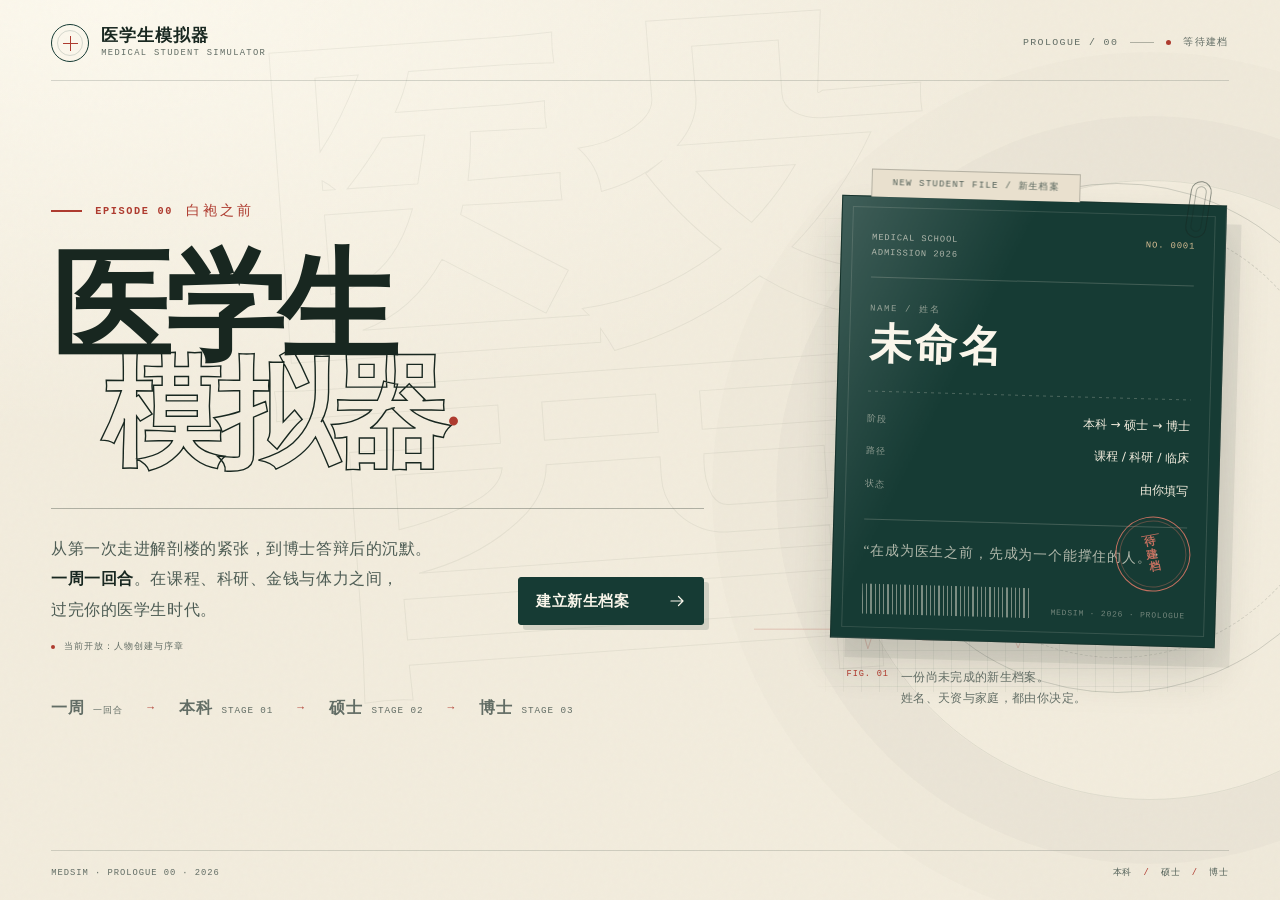
==== index.html @ 06804699 "Add files via upload" ====
<!doctype html>
<html lang="zh-CN">
<head>
  <meta charset="utf-8">
  <meta name="viewport" content="width=device-width, initial-scale=1, viewport-fit=cover">
  <meta name="theme-color" content="#f2ecdd">
  <meta name="description" content="医学生模拟器：从本科到博士，一周一回合的医学人生。序章「白袍之前」，创建你的新生档案。">
  <meta name="color-scheme" content="light">
  <title>医学生模拟器 · 序章：白袍之前</title>
  <link rel="icon" href="favicon.svg" type="image/svg+xml">
  <link rel="stylesheet" href="styles.css">
</head>
<body>
  <a class="skip-link" href="#main-content">跳到主要内容</a>

  <svg class="svg-sprite" aria-hidden="true" xmlns="http://www.w3.org/2000/svg">
    <symbol id="i-arrow-right" viewBox="0 0 24 24"><path d="M4 12h16M14 6l6 6-6 6"/></symbol>
    <symbol id="i-arrow-left" viewBox="0 0 24 24"><path d="M20 12H4M10 6l-6 6 6 6"/></symbol>
    <symbol id="i-check" viewBox="0 0 24 24"><path d="M4 12.5l5 5L20 6.5"/></symbol>
    <symbol id="i-close" viewBox="0 0 24 24"><path d="M6 6l12 12M18 6L6 18"/></symbol>
    <symbol id="i-brain" viewBox="0 0 24 24"><path d="M9.4 4.6a2.8 2.8 0 0 0-4.9 1.8 3 3 0 0 0-1.1 5.4 3.3 3.3 0 0 0 2.1 5.7c.4 1.2 1.5 2 2.8 2 1.2 0 2.3-.8 2.7-2V6.5a2.4 2.4 0 0 0-1.6-1.9Z"/><path d="M14.6 4.6a2.8 2.8 0 0 1 4.9 1.8 3 3 0 0 1 1.1 5.4 3.3 3.3 0 0 1-2.1 5.7c-.4 1.2-1.5 2-2.8 2-1.2 0-2.3-.8-2.7-2V6.5a2.4 2.4 0 0 1 1.6-1.9Z"/><path d="M7.4 9h-1.6M7.4 13H5.2M16.6 9h1.6M16.6 13h2.2"/></symbol>
    <symbol id="i-lamp" viewBox="0 0 24 24"><path d="M9 18h6M10 21h4M12 3a6 6 0 0 0-3.6 10.8c.6.4 1 1.1 1 1.9V17h5.2v-1.3c0-.8.4-1.5 1-1.9A6 6 0 0 0 12 3Z"/></symbol>
    <symbol id="i-spark" viewBox="0 0 24 24"><path d="M11 3l1.6 5.4L18 10l-5.4 1.6L11 17l-1.6-5.4L4 10l5.4-1.6L11 3Z"/><path d="M18.5 15.5l.6 2.4 2.4.6-2.4.6-.6 2.4-.6-2.4-2.4-.6 2.4-.6.6-2.4Z"/></symbol>
    <symbol id="i-shield" viewBox="0 0 24 24"><path d="M12 3l7 3v5.5c0 4.2-2.8 7.6-7 9.5-4.2-1.9-7-5.3-7-9.5V6l7-3Z"/><path d="M7.8 12h2.4l1.1-2.2 1.8 4.4 1-2.2h2"/></symbol>
    <symbol id="i-bolt" viewBox="0 0 24 24"><path d="M13 2L4 14h7l-1 8 9-12h-7l1-8Z"/></symbol>
    <symbol id="i-eye" viewBox="0 0 24 24"><path d="M2.5 12S6 6.2 12 6.2 21.5 12 21.5 12 18 17.8 12 17.8 2.5 12 2.5 12Z"/><circle cx="12" cy="12" r="2.8"/></symbol>
    <symbol id="i-home" viewBox="0 0 24 24"><path d="M3 11l9-8 9 8"/><path d="M5.5 9.5V21h13V9.5"/><path d="M9.5 21v-6h5v6"/></symbol>
    <symbol id="i-coin" viewBox="0 0 24 24"><circle cx="12" cy="12" r="8.5"/><path d="M9 9.3c0-1 1.3-1.7 3-1.7s3 .7 3 1.7-1.3 1.7-3 1.7-3 .7-3 1.7 1.3 1.7 3 1.7 3-.7 3-1.7M12 6.2v11.6"/></symbol>
    <symbol id="i-briefcase" viewBox="0 0 24 24"><rect x="3" y="7" width="18" height="13" rx="2"/><path d="M9 7V5h6v2M3 12h18M10 12v2h4v-2"/></symbol>
    <symbol id="i-house" viewBox="0 0 24 24"><path d="M3 11l9-7 9 7v9H3v-9Z"/><path d="M9 21v-6h6v6M7 12h.01M17 12h.01"/></symbol>
    <symbol id="i-caduceus" viewBox="0 0 24 24"><path d="M12 3v18M8 21h8"/><path d="M8 6c0-1.5 1.5-3 4-3s4 1.5 4 3-1.5 3-4 3-4 1.5-4 3 1.5 3 4 3 4 1.5 4 3-1.5 3-4 3-4-1.5-4-3"/><path d="M6 12h12"/></symbol>
    <symbol id="i-gem" viewBox="0 0 24 24"><path d="M6 3h12l4 6-10 12L2 9l4-6Z"/><path d="M2 9h20M9 3l3 18 3-18"/></symbol>
    <symbol id="i-sun" viewBox="0 0 24 24"><circle cx="12" cy="12" r="4"/><path d="M12 2v2M12 20v2M4.9 4.9l1.4 1.4M17.7 17.7l1.4 1.4M2 12h2M20 12h2M4.9 19.1l1.4-1.4M17.7 6.3l1.4-1.4"/></symbol>
    <symbol id="i-battery" viewBox="0 0 24 24"><rect x="2.5" y="8" width="17" height="8" rx="2"/><path d="M22 10.5v3M6 11v2M10 11v2M14 11v2"/></symbol>
    <symbol id="i-moon" viewBox="0 0 24 24"><path d="M20 15.1A8.6 8.6 0 0 1 8.9 4a8.6 8.6 0 1 0 11.1 11.1Z"/></symbol>
    <symbol id="i-clock" viewBox="0 0 24 24"><circle cx="12" cy="12" r="9"/><path d="M12 7v5.5l3.8 2.2"/></symbol>
    <symbol id="i-info" viewBox="0 0 24 24"><circle cx="12" cy="12" r="9"/><path d="M12 11v6M12 7.5h.01"/></symbol>
    <symbol id="i-refresh" viewBox="0 0 24 24"><path d="M20 7v5h-5M4 17v-5h5"/><path d="M6.1 9A7 7 0 0 1 19 7l1 5M18 15a7 7 0 0 1-12.9 2L4 12"/></symbol>
    <symbol id="i-book" viewBox="0 0 24 24"><path d="M4 4.5h6a3 3 0 0 1 3 3V21a3 3 0 0 0-3-3H4V4.5Z"/><path d="M20 4.5h-6a3 3 0 0 0-3 3V21a3 3 0 0 1 3-3h6V4.5Z"/></symbol>
    <symbol id="i-user" viewBox="0 0 24 24"><circle cx="12" cy="7" r="3.5"/><path d="M4.5 21a7.5 7.5 0 0 1 15 0"/></symbol>
    <symbol id="i-cap" viewBox="0 0 24 24"><path d="M2 9l10-5 10 5-10 5L2 9Z"/><path d="M6 11v5c0 1.7 2.7 3 6 3s6-1.3 6-3v-5M22 9v6"/></symbol>
    <symbol id="i-pen" viewBox="0 0 24 24"><path d="M4 20l4-1L19 8a2.8 2.8 0 0 0-4-4L4 15l-1 5h1Z"/><path d="M13.5 5.5l5 5"/></symbol>
    <symbol id="i-trash" viewBox="0 0 24 24"><path d="M4 7h16M9 7V4h6v3M6 7l1 14h10l1-14M10 11v6M14 11v6"/></symbol>
    <symbol id="i-chevron" viewBox="0 0 24 24"><path d="M7 10l5 5 5-5"/></symbol>
    <symbol id="i-seal" viewBox="0 0 24 24"><path d="M12 2l2.4 2.1 3.2-.2.8 3.1 2.6 1.9-1.1 3 1.1 3-2.6 1.9-.8 3.1-3.2-.2L12 22l-2.4-2.1-3.2.2-.8-3.1L3 15l1.1-3L3 9l2.6-1.9.8-3.1 3.2.2L12 2Z"/><path d="M8.5 12l2.2 2.2 4.8-4.8"/></symbol>
  </svg>

  <div id="app">
    <div class="boot-splash" role="status">
      <div class="boot-cross" aria-hidden="true"></div>
      <p>正在整理新生档案…</p>
    </div>
  </div>

  <div class="toast-region" id="toast-region" role="status" aria-live="polite" aria-atomic="true"></div>

  <dialog class="confirm-dialog" id="confirm-dialog">
    <form method="dialog" class="confirm-shell">
      <p class="dialog-eyebrow">CONFIRMATION</p>
      <h2 id="confirm-title">确认操作</h2>
      <p id="confirm-body" class="dialog-body"></p>
      <div class="dialog-actions">
        <button class="btn btn-ghost" value="cancel">先不要</button>
        <button class="btn btn-danger" id="confirm-ok" value="confirm">确认</button>
      </div>
    </form>
  </dialog>

  <noscript>
    <div class="noscript-card">本游戏需要启用 JavaScript 才能建立学籍档案。请在浏览器设置中允许 JavaScript 后刷新页面。</div>
  </noscript>

  <script src="data.js" defer></script>
  <script src="app.js" defer></script>
</body>
</html>
---- styles.css ----
/* =========================================================
   医学生模拟器 · 序章
   Editorial medical-school dossier interface
   ========================================================= */

:root {
  --paper: #f2ecdd;
  --paper-deep: #e9e0ce;
  --paper-light: #faf6eb;
  --ink: #182720;
  --ink-soft: #4d5c54;
  --ink-faint: #626d65;
  --teal: #163b34;
  --teal-deep: #0e2b26;
  --teal-soft: #2c5a50;
  --sage: #87968a;
  --sage-light: #c7cfc1;
  --red: #ae3b2f;
  --red-deep: #862a21;
  --red-soft: #d17463;
  --gold: #a67a45;
  --gold-light: #d6bd93;
  --line: rgba(24, 39, 32, 0.16);
  --line-strong: rgba(24, 39, 32, 0.3);
  --line-light: rgba(242, 236, 221, 0.18);
  --shadow-sm: 0 8px 22px rgba(35, 42, 33, 0.07);
  --shadow-md: 0 20px 50px rgba(35, 42, 33, 0.12);
  --shadow-card: 7px 7px 0 rgba(24, 39, 32, 0.09);
  --font-serif: "Songti SC", "STSong", "Noto Serif SC", "Source Han Serif SC", "SimSun", serif;
  --font-sans: "PingFang SC", "Microsoft YaHei", "Noto Sans SC", "Hiragino Sans GB", system-ui, sans-serif;
  --font-mono: "Cascadia Mono", "SFMono-Regular", "Consolas", "Liberation Mono", "Courier New", monospace;
  --page-pad: clamp(20px, 4vw, 58px);
  --radius: 3px;
}

*,
*::before,
*::after {
  box-sizing: border-box;
}

html {
  min-width: 320px;
  scroll-behavior: smooth;
  background: var(--paper);
}

body {
  margin: 0;
  min-width: 320px;
  min-height: 100svh;
  background:
    radial-gradient(120% 80% at 8% 0%, rgba(255, 252, 242, 0.78), transparent 60%),
    var(--paper);
  color: var(--ink);
  font-family: var(--font-sans);
  font-size: 16px;
  line-height: 1.65;
  -webkit-font-smoothing: antialiased;
  text-rendering: optimizeLegibility;
}

body::before {
  content: "";
  position: fixed;
  inset: 0;
  z-index: 0;
  pointer-events: none;
  background-image: url("data:image/svg+xml,%3Csvg viewBox='0 0 220 220' xmlns='http://www.w3.org/2000/svg'%3E%3Cfilter id='n'%3E%3CfeTurbulence type='fractalNoise' baseFrequency='0.82' numOctaves='4' stitchTiles='stitch'/%3E%3C/filter%3E%3Crect width='100%25' height='100%25' filter='url(%23n)' opacity='0.42'/%3E%3C/svg%3E");
  opacity: 0.055;
  mix-blend-mode: multiply;
}

body::after {
  content: "";
  position: fixed;
  inset: 0;
  z-index: 0;
  pointer-events: none;
  background:
    linear-gradient(90deg, transparent 0 49.9%, rgba(24, 39, 32, 0.018) 50%, transparent 50.1%),
    linear-gradient(transparent 0 49.9%, rgba(24, 39, 32, 0.018) 50%, transparent 50.1%);
  background-size: 64px 64px;
  opacity: 0.5;
}

body.is-locked {
  overflow: hidden;
}

button,
input,
select,
textarea {
  font: inherit;
}

button {
  color: inherit;
}

button,
a {
  -webkit-tap-highlight-color: transparent;
}

a {
  color: var(--teal);
  text-decoration-color: rgba(22, 59, 52, 0.35);
  text-underline-offset: 0.23em;
}

a:hover {
  color: var(--red);
}

img,
svg {
  display: block;
  max-width: 100%;
}

h1,
h2,
h3,
h4,
p {
  margin: 0;
}

h1,
h2,
h3 {
  text-wrap: balance;
}

p {
  text-wrap: pretty;
}

::selection {
  background: var(--red);
  color: var(--paper-light);
}

:focus-visible {
  outline: 2px solid var(--red);
  outline-offset: 3px;
}

.svg-sprite {
  position: absolute;
  width: 0;
  height: 0;
  overflow: hidden;
}

.icon {
  width: 20px;
  height: 20px;
  flex: 0 0 auto;
  fill: none;
  stroke: currentColor;
  stroke-width: 1.65;
  stroke-linecap: round;
  stroke-linejoin: round;
}

.skip-link {
  position: fixed;
  top: 8px;
  left: 8px;
  z-index: 3000;
  padding: 10px 14px;
  background: var(--teal);
  color: var(--paper);
  transform: translateY(-180%);
  transition: transform 160ms ease;
}

.skip-link:focus {
  transform: translateY(0);
  color: var(--paper);
}

#app {
  position: relative;
  z-index: 1;
  min-height: 100svh;
}

.boot-splash {
  min-height: 100svh;
  display: grid;
  place-content: center;
  justify-items: center;
  gap: 18px;
  color: var(--ink-soft);
}

.boot-cross {
  width: 36px;
  height: 36px;
  position: relative;
}

.boot-cross::before,
.boot-cross::after {
  content: "";
  position: absolute;
  background: var(--red);
}

.boot-cross::before {
  width: 100%;
  height: 1px;
  top: 50%;
}

.boot-cross::after {
  height: 100%;
  width: 1px;
  left: 50%;
}

.mono {
  font-family: var(--font-mono);
  font-size: 0.72rem;
  letter-spacing: 0.14em;
  text-transform: uppercase;
}

.eyebrow {
  font-family: var(--font-mono);
  font-size: 0.68rem;
  line-height: 1.4;
  letter-spacing: 0.18em;
  text-transform: uppercase;
  color: var(--ink-faint);
}

.rule {
  border: 0;
  border-top: 1px solid var(--line);
  margin: 0;
}

/* ---------- Buttons ---------- */

.btn {
  --btn-bg: transparent;
  --btn-fg: var(--ink);
  --btn-border: var(--line-strong);
  position: relative;
  display: inline-flex;
  align-items: center;
  justify-content: center;
  gap: 12px;
  min-height: 48px;
  padding: 12px 21px;
  border: 1px solid var(--btn-border);
  border-radius: var(--radius);
  background: var(--btn-bg);
  color: var(--btn-fg);
  font-family: var(--font-sans);
  font-size: 0.92rem;
  font-weight: 600;
  line-height: 1.2;
  letter-spacing: 0.035em;
  text-align: center;
  text-decoration: none;
  cursor: pointer;
  transition:
    transform 160ms ease,
    box-shadow 160ms ease,
    background-color 160ms ease,
    border-color 160ms ease,
    color 160ms ease;
}

.btn .icon {
  width: 18px;
  height: 18px;
  transition: transform 180ms ease;
}

.btn-primary {
  --btn-bg: var(--teal);
  --btn-fg: var(--paper-light);
  --btn-border: var(--teal);
  box-shadow: 5px 5px 0 rgba(22, 59, 52, 0.14);
}

.btn-primary:hover {
  --btn-bg: var(--teal-soft);
  --btn-border: var(--teal-soft);
  color: var(--paper-light);
  transform: translate(-1px, -1px);
  box-shadow: 7px 7px 0 rgba(22, 59, 52, 0.16);
}

.btn-primary:hover .icon-arrow,
.btn-outline:hover .icon-arrow {
  transform: translateX(4px);
}

.btn-outline {
  --btn-border: var(--ink);
  background: transparent;
}

.btn-outline:hover {
  --btn-bg: var(--ink);
  --btn-fg: var(--paper-light);
  color: var(--paper-light);
  transform: translate(-1px, -1px);
  box-shadow: 4px 4px 0 rgba(24, 39, 32, 0.13);
}

.btn-ghost {
  --btn-border: var(--line);
  color: var(--ink-soft);
  font-weight: 500;
}

.btn-ghost:hover {
  --btn-border: var(--line-strong);
  background: rgba(24, 39, 32, 0.045);
  color: var(--ink);
}

.btn-danger {
  --btn-bg: var(--red);
  --btn-fg: #fff8ed;
  --btn-border: var(--red);
}

.btn-danger:hover {
  --btn-bg: var(--red-deep);
  --btn-border: var(--red-deep);
}

.btn:disabled {
  cursor: not-allowed;
  opacity: 0.52;
  box-shadow: none;
  transform: none;
}

.btn-sm {
  min-height: 38px;
  padding: 8px 13px;
  font-size: 0.8rem;
}

.text-btn {
  display: inline-flex;
  align-items: center;
  gap: 7px;
  padding: 4px 0;
  border: 0;
  border-bottom: 1px solid rgba(24, 39, 32, 0.3);
  background: transparent;
  color: var(--ink-soft);
  font-size: 0.78rem;
  line-height: 1.5;
  letter-spacing: 0.04em;
  cursor: pointer;
  transition: color 160ms ease, border-color 160ms ease;
}

.text-btn:hover {
  color: var(--red);
  border-color: var(--red);
}

.text-btn .icon {
  width: 15px;
  height: 15px;
}

/* ---------- Brand / shared headers ---------- */

.brand {
  display: inline-flex;
  align-items: center;
  gap: 12px;
  color: var(--ink);
  text-decoration: none;
}

.brand-mark {
  width: 38px;
  height: 38px;
  border: 1px solid var(--teal);
  border-radius: 50%;
  position: relative;
  display: grid;
  place-items: center;
  flex: 0 0 auto;
}

.brand-mark::before,
.brand-mark::after {
  content: "";
  position: absolute;
  background: var(--red);
}

.brand-mark::before {
  width: 15px;
  height: 1px;
}

.brand-mark::after {
  width: 1px;
  height: 15px;
}

.brand-mark span {
  position: absolute;
  inset: 5px;
  border: 1px solid rgba(22, 59, 52, 0.16);
  border-radius: 50%;
}

.brand-text {
  display: flex;
  flex-direction: column;
  gap: 1px;
}

.brand-text strong {
  font-family: var(--font-serif);
  font-size: 1.05rem;
  font-weight: 700;
  line-height: 1.25;
  letter-spacing: 0.06em;
}

.brand-text small {
  font-family: var(--font-mono);
  font-size: 0.55rem;
  line-height: 1.35;
  letter-spacing: 0.15em;
  color: var(--ink-faint);
}

.stamp {
  display: inline-flex;
  align-items: center;
  justify-content: center;
  border: 1.5px solid var(--red);
  color: var(--red);
  font-family: var(--font-serif);
  font-weight: 700;
  letter-spacing: 0.16em;
  text-transform: uppercase;
  opacity: 0.88;
}

/* ---------- Cover ---------- */

.cover-screen {
  position: relative;
  isolation: isolate;
  min-height: 100svh;
  overflow-x: hidden;
  display: flex;
  flex-direction: column;
  padding: 0 var(--page-pad);
}

.cover-screen::before {
  content: "醫";
  position: absolute;
  top: 11%;
  left: 20%;
  z-index: -1;
  font-family: var(--font-serif);
  font-size: clamp(380px, 56vw, 820px);
  line-height: 0.72;
  color: transparent;
  -webkit-text-stroke: 1px rgba(24, 39, 32, 0.055);
  transform: rotate(-4deg);
  pointer-events: none;
  user-select: none;
}

.cover-screen::after {
  content: "";
  position: absolute;
  top: 20%;
  right: -180px;
  z-index: -1;
  width: 620px;
  height: 620px;
  border: 1px solid rgba(24, 39, 32, 0.08);
  border-radius: 50%;
  box-shadow:
    0 0 0 64px rgba(24, 39, 32, 0.018),
    0 0 0 128px rgba(24, 39, 32, 0.012);
  pointer-events: none;
}

.cover-header {
  width: 100%;
  max-width: 1480px;
  margin: 0 auto;
  padding: 24px 0 18px;
  display: flex;
  align-items: center;
  justify-content: space-between;
  gap: 22px;
  border-bottom: 1px solid var(--line);
}

.cover-header-meta {
  display: flex;
  align-items: center;
  gap: 12px;
  font-family: var(--font-mono);
  font-size: 0.62rem;
  letter-spacing: 0.14em;
  color: var(--ink-faint);
  white-space: nowrap;
}

.cover-header-meta .meta-separator {
  width: 24px;
  height: 1px;
  background: var(--line-strong);
}

.cover-header-meta .meta-dot {
  width: 5px;
  height: 5px;
  border-radius: 50%;
  background: var(--red);
}

.cover-main {
  width: 100%;
  max-width: 1480px;
  margin: 0 auto;
  flex: 1;
  display: grid;
  grid-template-columns: minmax(0, 1.08fr) minmax(340px, 0.72fr);
  gap: clamp(38px, 7vw, 110px);
  align-items: center;
  padding: clamp(38px, 6vh, 76px) 0 clamp(36px, 7vh, 84px);
}

.cover-copy {
  position: relative;
  z-index: 2;
  max-width: 790px;
}

.cover-kicker {
  display: flex;
  align-items: center;
  gap: 13px;
  margin-bottom: clamp(22px, 3.4vh, 34px);
  color: var(--red);
}

.cover-kicker::before {
  content: "";
  width: 31px;
  height: 2px;
  background: var(--red);
}

.cover-kicker span:first-child {
  font-family: var(--font-mono);
  font-size: 0.64rem;
  font-weight: 700;
  letter-spacing: 0.16em;
}

.cover-kicker span:last-child {
  font-family: var(--font-serif);
  font-size: 0.9rem;
  letter-spacing: 0.2em;
}

.cover-title {
  font-family: var(--font-serif);
  font-size: clamp(76px, 9.4vw, 146px);
  font-weight: 700;
  line-height: 0.89;
  letter-spacing: -0.055em;
  color: var(--ink);
}

.cover-title:focus,
.step-heading h1:focus,
.arrival-title:focus,
.result-hero h1:focus,
.admission-letter:focus {
  outline: none;
}

.cover-title-line {
  display: block;
  position: relative;
  width: max-content;
  max-width: 100%;
}

.cover-title-line:last-child {
  margin-left: clamp(18px, 4vw, 66px);
  color: transparent;
  -webkit-text-stroke: 1.4px var(--ink);
}

.cover-title .title-period {
  display: inline-block;
  margin-left: 0.08em;
  color: var(--red);
  -webkit-text-stroke: 0;
  font-size: 0.45em;
  vertical-align: 0.55em;
  line-height: 1;
}

.cover-title-note {
  position: absolute;
  top: 44%;
  right: -22px;
  font-family: var(--font-mono);
  font-size: 0.56rem;
  letter-spacing: 0.14em;
  color: var(--ink-faint);
  writing-mode: vertical-rl;
  -webkit-text-stroke: 0;
}

.cover-intro {
  display: grid;
  grid-template-columns: minmax(0, 1fr) auto;
  gap: 28px;
  align-items: end;
  margin-top: clamp(28px, 4.4vh, 43px);
  padding-top: 25px;
  border-top: 1px solid var(--line-strong);
}

.cover-lede {
  max-width: 490px;
  color: var(--ink-soft);
  font-family: var(--font-serif);
  font-size: clamp(0.98rem, 1.2vw, 1.1rem);
  line-height: 1.95;
  letter-spacing: 0.035em;
}

.cover-lede strong {
  color: var(--ink);
  font-weight: 700;
}

.cover-actions {
  display: flex;
  flex-direction: column;
  align-items: stretch;
  gap: 10px;
  min-width: 186px;
}

.cover-secondary-links {
  display: flex;
  flex-wrap: wrap;
  justify-content: center;
  align-items: center;
  gap: 2px 14px;
}

.cover-secondary-links .text-btn {
  font-size: 0.68rem;
  border-bottom-color: transparent;
}

.cover-secondary-links .text-btn:hover {
  border-bottom-color: var(--red);
}

.cover-actions .btn {
  justify-content: space-between;
  padding-inline: 17px;
}

.cover-actions .text-btn {
  align-self: center;
  margin-top: 2px;
}

.cover-footnote {
  display: flex;
  align-items: center;
  gap: 9px;
  margin-top: 14px;
  font-family: var(--font-mono);
  font-size: 0.58rem;
  letter-spacing: 0.11em;
  color: var(--ink-faint);
  text-transform: uppercase;
}

.cover-footnote .footnote-mark {
  width: 4px;
  height: 4px;
  background: var(--red);
  border-radius: 50%;
}

.cover-facts {
  display: flex;
  flex-wrap: wrap;
  align-items: center;
  gap: 12px 24px;
  margin-top: clamp(26px, 4.5vh, 48px);
  color: var(--ink-soft);
}

.cover-facts .fact {
  display: flex;
  align-items: baseline;
  gap: 8px;
}

.cover-facts b {
  font-family: var(--font-serif);
  font-size: 1.02rem;
  font-weight: 700;
  letter-spacing: 0.07em;
}

.cover-facts span {
  font-family: var(--font-mono);
  font-size: 0.58rem;
  letter-spacing: 0.1em;
  color: var(--ink-faint);
}

.cover-facts .fact-arrow {
  color: var(--red);
  font-family: var(--font-mono);
  font-size: 0.7rem;
}

.cover-art {
  position: relative;
  width: min(100%, 456px);
  justify-self: end;
  padding: 28px 8px 40px 18px;
}

.cover-art::before {
  content: "";
  position: absolute;
  inset: 8% 0 10% 3%;
  background-image:
    linear-gradient(rgba(22, 59, 52, 0.055) 1px, transparent 1px),
    linear-gradient(90deg, rgba(22, 59, 52, 0.055) 1px, transparent 1px);
  background-size: 18px 18px;
  mask-image: linear-gradient(90deg, transparent, #000 14%, #000 85%, transparent);
  pointer-events: none;
}

.art-orbit {
  position: absolute;
  top: 2%;
  right: -33%;
  width: 510px;
  height: 510px;
  border: 1px solid rgba(24, 39, 32, 0.16);
  border-radius: 50%;
  pointer-events: none;
}

.art-orbit::before,
.art-orbit::after {
  content: "";
  position: absolute;
  border-radius: 50%;
}

.art-orbit::before {
  inset: 34px;
  border: 1px dashed rgba(24, 39, 32, 0.12);
}

.art-orbit::after {
  width: 8px;
  height: 8px;
  top: 55px;
  left: 88px;
  background: var(--red);
}

.art-pulse {
  position: absolute;
  left: -9%;
  bottom: 15%;
  width: 118%;
  height: 72px;
  opacity: 0.25;
  pointer-events: none;
}

.art-pulse path {
  fill: none;
  stroke: var(--red);
  stroke-width: 1.2;
}

.archive-card {
  position: relative;
  z-index: 2;
  width: calc(100% - 24px);
  margin-left: auto;
  padding: 34px 30px 24px;
  background:
    linear-gradient(115deg, rgba(255, 255, 255, 0.18), transparent 34%),
    var(--teal);
  color: var(--paper);
  border: 1px solid rgba(24, 39, 32, 0.38);
  box-shadow:
    15px 19px 0 rgba(24, 39, 32, 0.07),
    0 24px 45px rgba(35, 42, 33, 0.17);
  transform: rotate(1.6deg);
}

.archive-card::before {
  content: "";
  position: absolute;
  inset: 10px;
  border: 1px solid rgba(242, 236, 221, 0.15);
  pointer-events: none;
}

.archive-tab {
  position: absolute;
  left: 28px;
  top: -28px;
  height: 28px;
  padding: 0 20px;
  background: var(--paper-deep);
  border: 1px solid rgba(24, 39, 32, 0.25);
  border-bottom: 0;
  color: var(--ink-soft);
  font-family: var(--font-mono);
  font-size: 0.56rem;
  letter-spacing: 0.14em;
  display: flex;
  align-items: center;
}

.archive-top {
  display: flex;
  justify-content: space-between;
  align-items: flex-start;
  gap: 18px;
  padding-bottom: 17px;
  border-bottom: 1px solid rgba(242, 236, 221, 0.2);
  font-family: var(--font-mono);
  font-size: 0.55rem;
  line-height: 1.65;
  letter-spacing: 0.1em;
  color: rgba(242, 236, 221, 0.66);
}

.archive-top span:last-child {
  white-space: nowrap;
  color: var(--gold-light);
}

.archive-label {
  margin-top: 24px;
  font-family: var(--font-mono);
  font-size: 0.56rem;
  letter-spacing: 0.18em;
  color: rgba(242, 236, 221, 0.53);
}

.archive-name {
  margin-top: 1px;
  font-family: var(--font-serif);
  font-size: clamp(2rem, 3.3vw, 2.7rem);
  font-weight: 700;
  line-height: 1.25;
  letter-spacing: 0.08em;
  color: var(--paper-light);
}

.archive-rule {
  width: 100%;
  height: 1px;
  margin: 20px 0 17px;
  background: repeating-linear-gradient(
    90deg,
    rgba(242, 236, 221, 0.24) 0,
    rgba(242, 236, 221, 0.24) 3px,
    transparent 3px,
    transparent 7px
  );
}

.archive-rows {
  display: grid;
  gap: 13px;
}

.archive-row {
  display: flex;
  align-items: baseline;
  justify-content: space-between;
  gap: 20px;
  font-size: 0.75rem;
}

.archive-row span {
  color: rgba(242, 236, 221, 0.52);
  font-family: var(--font-mono);
  font-size: 0.56rem;
  letter-spacing: 0.12em;
  white-space: nowrap;
}

.archive-row b {
  color: var(--paper);
  font-weight: 500;
  text-align: right;
}

.archive-quote {
  margin: 25px 0 0;
  padding-top: 19px;
  border-top: 1px solid rgba(242, 236, 221, 0.2);
  font-family: var(--font-serif);
  font-size: 0.86rem;
  line-height: 1.8;
  letter-spacing: 0.06em;
  color: rgba(242, 236, 221, 0.7);
}

.archive-stamp {
  position: absolute;
  right: 26px;
  bottom: 54px;
  width: 75px;
  height: 75px;
  border: 1.5px solid var(--red-soft);
  outline: 1px solid rgba(209, 116, 99, 0.4);
  outline-offset: -5px;
  border-radius: 50%;
  color: var(--red-soft);
  display: grid;
  place-content: center;
  justify-items: center;
  font-family: var(--font-serif);
  font-size: 0.7rem;
  font-weight: 700;
  line-height: 1.18;
  letter-spacing: 0.15em;
  transform: rotate(-12deg);
  opacity: 0.93;
}

.archive-stamp::before {
  content: "";
  position: absolute;
  width: 18px;
  height: 1px;
  top: 17px;
  background: currentColor;
}

.archive-footer {
  display: flex;
  align-items: flex-end;
  justify-content: space-between;
  gap: 20px;
  margin-top: 20px;
}

.barcode {
  height: 30px;
  flex: 1;
  max-width: 175px;
  background: repeating-linear-gradient(
    90deg,
    currentColor 0,
    currentColor 1px,
    transparent 1px,
    transparent 4px,
    currentColor 4px,
    currentColor 5px,
    transparent 5px,
    transparent 8px,
    currentColor 8px,
    currentColor 10px,
    transparent 10px,
    transparent 13px,
    currentColor 13px,
    currentColor 14px,
    transparent 14px,
    transparent 17px
  );
  opacity: 0.46;
}

.archive-footer small {
  font-family: var(--font-mono);
  font-size: 0.5rem;
  letter-spacing: 0.1em;
  color: rgba(242, 236, 221, 0.42);
  white-space: nowrap;
}

.paperclip {
  position: absolute;
  z-index: 3;
  top: 9px;
  right: 20px;
  width: 21px;
  height: 57px;
  border: 1.5px solid rgba(24, 39, 32, 0.47);
  border-radius: 12px;
  transform: rotate(9deg);
}

.paperclip::before {
  content: "";
  position: absolute;
  top: 4px;
  left: 4px;
  width: 11px;
  height: 46px;
  border: 1px solid rgba(24, 39, 32, 0.3);
  border-radius: 8px;
}

.archive-caption {
  position: relative;
  z-index: 2;
  display: flex;
  align-items: flex-start;
  gap: 12px;
  width: calc(100% - 32px);
  margin: 24px 0 0 auto;
  padding-left: 3px;
  color: var(--ink-faint);
}

.archive-caption span {
  font-family: var(--font-mono);
  font-size: 0.54rem;
  letter-spacing: 0.1em;
  color: var(--red);
  white-space: nowrap;
}

.archive-caption p {
  font-family: var(--font-serif);
  font-size: 0.75rem;
  line-height: 1.8;
  letter-spacing: 0.03em;
}

.cover-footer {
  width: 100%;
  max-width: 1480px;
  margin: 0 auto;
  padding: 15px 0 20px;
  border-top: 1px solid var(--line);
  display: flex;
  justify-content: space-between;
  gap: 22px;
  align-items: center;
  color: var(--ink-faint);
  font-family: var(--font-mono);
  font-size: 0.55rem;
  letter-spacing: 0.11em;
  text-transform: uppercase;
}

.cover-footer .footer-chapters {
  display: flex;
  align-items: center;
  gap: 11px;
}

.cover-footer b {
  color: var(--ink-soft);
  font-weight: 500;
}

.cover-footer .footer-slash {
  color: var(--red);
}

/* ---------- Creator shell ---------- */

.creator-screen {
  min-height: 100svh;
  display: flex;
  flex-direction: column;
  background:
    linear-gradient(90deg, rgba(24, 39, 32, 0.02) 1px, transparent 1px),
    linear-gradient(rgba(24, 39, 32, 0.014) 1px, transparent 1px);
  background-size: 32px 32px;
}

.creator-header {
  position: relative;
  z-index: 30;
  flex: 0 0 auto;
  background: rgba(242, 236, 221, 0.95);
  border-bottom: 1px solid var(--line);
  backdrop-filter: blur(12px);
}

.creator-header-inner {
  width: 100%;
  max-width: 1460px;
  min-height: 70px;
  margin: 0 auto;
  padding: 11px clamp(18px, 3vw, 42px);
  display: flex;
  align-items: center;
  justify-content: space-between;
  gap: 24px;
}

.creator-header .brand-mark {
  width: 32px;
  height: 32px;
}

.creator-header .brand-text strong {
  font-size: 0.92rem;
}

.creator-header .brand-text small {
  font-size: 0.5rem;
}

.creator-header-tools {
  display: flex;
  align-items: center;
  gap: 23px;
}

.autosave-note {
  display: inline-flex;
  align-items: center;
  gap: 7px;
  font-family: var(--font-mono);
  font-size: 0.55rem;
  letter-spacing: 0.08em;
  color: var(--ink-faint);
}

.autosave-note::before {
  content: "";
  width: 5px;
  height: 5px;
  border-radius: 50%;
  background: var(--sage);
}

.autosave-note.is-saved::before {
  background: var(--teal-soft);
}

.step-nav {
  border-bottom: 1px solid var(--line);
  background: rgba(233, 224, 206, 0.55);
}

.step-nav-inner {
  width: 100%;
  max-width: 1460px;
  margin: 0 auto;
  padding: 0 clamp(18px, 3vw, 42px);
  display: grid;
  grid-template-columns: repeat(6, minmax(0, 1fr));
}

.step-tab {
  position: relative;
  min-width: 0;
  display: flex;
  align-items: center;
  gap: 11px;
  padding: 11px 15px 11px 14px;
  border: 0;
  border-top: 2px solid transparent;
  border-left: 1px solid var(--line);
  background: transparent;
  color: var(--ink-faint);
  font-family: var(--font-sans);
  font-size: 0.73rem;
  letter-spacing: 0.08em;
  text-align: left;
  cursor: pointer;
  transition: color 160ms ease, background-color 160ms ease, border-color 160ms ease;
}

.step-tab:last-child {
  border-right: 1px solid var(--line);
}

.step-tab:disabled {
  cursor: default;
  opacity: 0.62;
}

.step-tab:not(:disabled):hover {
  background: rgba(250, 246, 235, 0.62);
  color: var(--ink);
}

.step-tab .step-tab-no {
  font-family: var(--font-mono);
  font-size: 0.59rem;
  letter-spacing: 0.08em;
  color: var(--ink-faint);
}

.step-tab .step-tab-label {
  white-space: nowrap;
  overflow: hidden;
  text-overflow: ellipsis;
}

.step-tab[aria-current="step"] {
  background: var(--teal);
  border-top-color: var(--red);
  color: var(--paper-light);
  cursor: default;
  opacity: 1;
}

.step-tab[aria-current="step"] .step-tab-no {
  color: var(--gold-light);
}

.step-tab.is-done {
  color: var(--ink);
}

.step-tab.is-done .step-tab-no {
  color: var(--teal-soft);
}

.step-tab.is-done .step-tab-no::after {
  content: "✓";
  margin-left: 3px;
  font-family: var(--font-sans);
  color: var(--red);
}

.creator-shell {
  width: 100%;
  max-width: 1240px;
  margin: 0 auto;
  flex: 1;
  display: grid;
  grid-template-columns: minmax(0, 1fr) 356px;
  gap: clamp(30px, 4vw, 56px);
  align-items: start;
  padding: clamp(26px, 4vw, 50px) clamp(18px, 3vw, 42px) 58px;
}

.form-pane {
  min-width: 0;
  padding-bottom: 18px;
}

.mobile-filebar {
  display: none;
}

.step-heading {
  position: relative;
  padding-bottom: 24px;
  margin-bottom: 30px;
  border-bottom: 1px solid var(--line-strong);
}

.step-eyebrow {
  display: flex;
  align-items: center;
  gap: 12px;
  margin-bottom: 16px;
  font-family: var(--font-mono);
  font-size: 0.6rem;
  line-height: 1.45;
  letter-spacing: 0.16em;
  color: var(--red);
  text-transform: uppercase;
}

.step-eyebrow::after {
  content: "";
  width: 42px;
  height: 1px;
  background: var(--red);
  opacity: 0.5;
}

.step-title-row {
  display: flex;
  align-items: center;
  gap: 17px;
}

.step-number {
  font-family: var(--font-serif);
  font-size: clamp(3.2rem, 5vw, 4.8rem);
  font-weight: 700;
  line-height: 0.72;
  letter-spacing: -0.06em;
  color: rgba(24, 39, 32, 0.13);
}

.step-heading h1 {
  font-family: var(--font-serif);
  font-size: clamp(2.05rem, 3.2vw, 2.9rem);
  font-weight: 700;
  line-height: 1.18;
  letter-spacing: 0.015em;
}

.step-lead {
  max-width: 620px;
  margin: 15px 0 0;
  padding-left: 2px;
  color: var(--ink-soft);
  font-family: var(--font-serif);
  font-size: 0.96rem;
  line-height: 1.9;
  letter-spacing: 0.025em;
}

.step-body {
  animation: step-in 360ms cubic-bezier(0.2, 0.75, 0.25, 1) both;
}

@keyframes step-in {
  from {
    opacity: 0;
    transform: translateY(11px);
  }
  to {
    opacity: 1;
    transform: translateY(0);
  }
}

.form-section + .form-section {
  margin-top: 40px;
  padding-top: 35px;
  border-top: 1px solid var(--line);
}

.section-heading-row {
  display: flex;
  align-items: baseline;
  justify-content: space-between;
  gap: 20px;
  margin-bottom: 17px;
}

.section-heading-row h2 {
  display: flex;
  align-items: center;
  gap: 11px;
  font-family: var(--font-serif);
  font-size: 1.27rem;
  font-weight: 700;
  line-height: 1.3;
  letter-spacing: 0.035em;
}

.section-heading-row h2::before {
  content: "";
  width: 5px;
  height: 5px;
  flex: 0 0 auto;
  border-radius: 50%;
  background: var(--red);
}

.section-heading-row .section-meta {
  color: var(--ink-faint);
  font-family: var(--font-mono);
  font-size: 0.56rem;
  letter-spacing: 0.11em;
  white-space: nowrap;
}

.field-hint {
  margin-top: 9px;
  color: var(--ink-faint);
  font-size: 0.78rem;
  line-height: 1.75;
}

.field-hint strong {
  color: var(--ink-soft);
  font-weight: 600;
}

/* ---------- Name field ---------- */

.name-field {
  position: relative;
}

.name-label-row {
  display: flex;
  align-items: center;
  justify-content: space-between;
  gap: 16px;
  margin-bottom: 7px;
}

.name-label-row label {
  color: var(--ink-soft);
  font-size: 0.76rem;
  font-weight: 600;
  letter-spacing: 0.08em;
}

.optional-tag {
  display: inline-block;
  margin-left: 6px;
  padding: 1px 5px;
  border: 1px solid var(--line);
  color: var(--ink-faint);
  font-family: var(--font-mono);
  font-size: 0.49rem;
  font-weight: 400;
  letter-spacing: 0.08em;
  vertical-align: 0.16em;
}

.name-input-shell {
  display: flex;
  align-items: stretch;
  min-height: 64px;
  border: 1px solid var(--line-strong);
  background: rgba(250, 246, 235, 0.63);
  transition: border-color 160ms ease, background-color 160ms ease, box-shadow 160ms ease;
}

.name-input-shell:focus-within {
  border-color: var(--teal);
  background: var(--paper-light);
  box-shadow: 4px 4px 0 rgba(22, 59, 52, 0.09);
}

.name-prefix {
  display: flex;
  align-items: center;
  padding: 0 15px;
  border-right: 1px solid var(--line);
  color: var(--ink-faint);
  font-family: var(--font-mono);
  font-size: 0.56rem;
  letter-spacing: 0.14em;
}

.name-input-shell input {
  min-width: 0;
  flex: 1;
  padding: 13px 17px;
  border: 0;
  outline: 0;
  background: transparent;
  color: var(--ink);
  font-family: var(--font-serif);
  font-size: 1.38rem;
  font-weight: 700;
  letter-spacing: 0.09em;
}

.name-input-shell input::placeholder {
  color: rgba(98, 109, 101, 0.76);
  font-family: var(--font-serif);
  font-size: 1rem;
  font-weight: 400;
  letter-spacing: 0.04em;
}

.name-counter {
  display: flex;
  align-items: center;
  padding: 0 15px;
  color: var(--ink-faint);
  font-family: var(--font-mono);
  font-size: 0.54rem;
  letter-spacing: 0.06em;
  white-space: nowrap;
}

/* ---------- Talent ---------- */

.talent-grid {
  display: grid;
  grid-template-columns: repeat(2, minmax(0, 1fr));
  gap: 12px;
}

.talent-option {
  position: relative;
  min-width: 0;
  padding: 20px 20px 16px;
  border: 1px solid var(--line);
  background: rgba(250, 246, 235, 0.54);
  color: var(--ink);
  text-align: left;
  cursor: pointer;
  overflow: hidden;
  transition:
    background-color 170ms ease,
    color 170ms ease,
    border-color 170ms ease,
    transform 170ms ease,
    box-shadow 170ms ease;
}

.talent-option:hover {
  border-color: var(--line-strong);
  background: rgba(250, 246, 235, 0.95);
  transform: translateY(-2px);
  box-shadow: 4px 5px 0 rgba(24, 39, 32, 0.07);
}

.talent-option.is-selected {
  border-color: var(--teal);
  background: var(--teal);
  color: var(--paper-light);
  box-shadow: 5px 5px 0 rgba(22, 59, 52, 0.15);
}

.talent-option.is-selected:hover {
  background: var(--teal);
  transform: none;
  box-shadow: 5px 5px 0 rgba(22, 59, 52, 0.15);
}

.talent-ordinal {
  display: flex;
  justify-content: space-between;
  gap: 8px;
  padding-right: 36px;
  font-family: var(--font-mono);
  font-size: 0.53rem;
  line-height: 1.4;
  letter-spacing: 0.12em;
  color: var(--ink-faint);
}

.talent-option.is-selected .talent-ordinal {
  color: rgba(242, 236, 221, 0.55);
}

.talent-select-mark {
  position: absolute;
  top: 15px;
  right: 15px;
  width: 21px;
  height: 21px;
  border: 1px solid var(--line-strong);
  border-radius: 50%;
  display: grid;
  place-items: center;
  color: transparent;
  transition: all 160ms ease;
}

.talent-select-mark .icon {
  width: 13px;
  height: 13px;
  stroke-width: 2.2;
}

.talent-option.is-selected .talent-select-mark {
  border-color: var(--red-soft);
  background: var(--red);
  color: var(--paper-light);
}

.talent-level {
  display: flex;
  gap: 3px;
  margin-top: 14px;
  margin-bottom: 5px;
}

.talent-level i {
  width: 13px;
  height: 3px;
  background: rgba(24, 39, 32, 0.14);
}

.talent-option.is-selected .talent-level i {
  background: rgba(242, 236, 221, 0.17);
}

.talent-level i.is-on {
  background: var(--red);
}

.talent-option.is-selected .talent-level i.is-on {
  background: var(--red-soft);
}

.talent-en {
  display: block;
  margin-top: 8px;
  font-family: var(--font-mono);
  font-size: 0.5rem;
  line-height: 1.4;
  letter-spacing: 0.15em;
  color: var(--ink-faint);
}

.talent-option.is-selected .talent-en {
  color: rgba(242, 236, 221, 0.55);
}

.talent-name {
  display: block;
  margin: 1px 0 8px;
  font-family: var(--font-serif);
  font-size: 1.75rem;
  font-weight: 700;
  line-height: 1.3;
  letter-spacing: 0.08em;
}

.talent-tagline {
  display: block;
  margin-bottom: 6px;
  color: var(--ink-soft);
  font-family: var(--font-serif);
  font-size: 0.82rem;
  line-height: 1.7;
}

.talent-desc {
  display: block;
  min-height: 3.2em;
  color: var(--ink-faint);
  font-size: 0.76rem;
  line-height: 1.75;
}

.talent-option.is-selected .talent-tagline {
  color: rgba(242, 236, 221, 0.85);
}

.talent-option.is-selected .talent-desc {
  color: rgba(242, 236, 221, 0.67);
}

.talent-points {
  display: grid;
  grid-template-columns: repeat(3, minmax(0, 1fr));
  gap: 5px;
  margin-top: 17px;
  padding-top: 13px;
  border-top: 1px solid var(--line);
}

.talent-option.is-selected .talent-points {
  border-top-color: var(--line-light);
}

.talent-points > span {
  display: flex;
  align-items: baseline;
  gap: 4px;
  white-space: nowrap;
}

.talent-points b {
  font-family: var(--font-serif);
  font-size: 1.08rem;
  font-weight: 700;
  line-height: 1.2;
}

.talent-points small {
  color: var(--ink-faint);
  font-size: 0.56rem;
  line-height: 1.4;
  letter-spacing: 0.02em;
}

.talent-option.is-selected .talent-points small {
  color: rgba(242, 236, 221, 0.5);
}

.inline-note {
  display: flex;
  align-items: flex-start;
  gap: 9px;
  margin-top: 15px;
  padding: 11px 13px;
  background: rgba(24, 39, 32, 0.035);
  border-left: 2px solid var(--gold);
  color: var(--ink-faint);
  font-size: 0.75rem;
  line-height: 1.7;
}

.inline-note .icon {
  width: 14px;
  height: 14px;
  margin-top: 3px;
  color: var(--gold);
}

/* ---------- Attributes ---------- */

.attribute-budget {
  display: grid;
  grid-template-columns: auto 1fr;
  gap: 18px 30px;
  align-items: center;
  padding: 18px 20px;
  margin-bottom: 17px;
  border: 1px solid var(--line);
  background: rgba(250, 246, 235, 0.66);
}

.attribute-budget-main {
  display: flex;
  align-items: baseline;
  gap: 9px;
  min-width: 140px;
}

.attribute-budget-main > span {
  color: var(--ink-soft);
  font-size: 0.72rem;
  letter-spacing: 0.05em;
}

.attribute-budget-main strong {
  font-family: var(--font-serif);
  font-size: 2.6rem;
  font-weight: 700;
  line-height: 0.9;
  letter-spacing: -0.03em;
  color: var(--teal);
}

.attribute-budget-main.is-empty strong {
  color: var(--red);
}

.attribute-budget-main small {
  color: var(--ink-faint);
  font-family: var(--font-mono);
  font-size: 0.58rem;
}

.attribute-budget-side {
  display: flex;
  flex-wrap: wrap;
  align-items: center;
  justify-content: space-between;
  gap: 10px 18px;
}

.budget-progress {
  min-width: 160px;
  flex: 1;
}

.budget-progress-meta {
  display: flex;
  justify-content: space-between;
  gap: 12px;
  margin-bottom: 5px;
  color: var(--ink-faint);
  font-family: var(--font-mono);
  font-size: 0.52rem;
  letter-spacing: 0.06em;
}

.budget-progress-meta b {
  color: var(--ink-soft);
  font-weight: 500;
}

.budget-track {
  width: 100%;
  height: 5px;
  background: rgba(24, 39, 32, 0.1);
  overflow: hidden;
}

.budget-track i {
  display: block;
  height: 100%;
  width: 0;
  background: var(--teal);
  transition: width 220ms ease;
}

.budget-track i.is-full {
  background: var(--red);
}

.allocation-tools {
  display: flex;
  align-items: center;
  flex-wrap: wrap;
  gap: 7px;
}

.tool-btn {
  padding: 4px 8px;
  border: 1px solid var(--line);
  background: transparent;
  color: var(--ink-soft);
  font-size: 0.64rem;
  line-height: 1.5;
  letter-spacing: 0.03em;
  cursor: pointer;
  transition: all 150ms ease;
}

.tool-btn:hover {
  border-color: var(--teal);
  color: var(--teal);
  background: rgba(22, 59, 52, 0.04);
}

.tool-btn:disabled {
  opacity: 0.4;
  cursor: not-allowed;
}

.tool-btn:disabled:hover {
  border-color: var(--line);
  background: transparent;
  color: var(--ink-soft);
}

.attribute-grid {
  display: grid;
  grid-template-columns: repeat(2, minmax(0, 1fr));
  gap: 12px;
}

.attribute-card {
  --accent: var(--teal-soft);
  position: relative;
  min-width: 0;
  padding: 18px 18px 15px;
  border: 1px solid var(--line);
  background: rgba(250, 246, 235, 0.53);
  transition: border-color 160ms ease, background-color 160ms ease;
}

.attribute-card:hover {
  border-color: rgba(24, 39, 32, 0.25);
  background: rgba(250, 246, 235, 0.8);
}

.attribute-card::before {
  content: "";
  position: absolute;
  top: -1px;
  left: -1px;
  width: 33px;
  height: 2px;
  background: var(--accent);
}

.attribute-card-head {
  display: flex;
  align-items: center;
  gap: 11px;
}

.attribute-icon {
  width: 37px;
  height: 37px;
  flex: 0 0 auto;
  display: grid;
  place-items: center;
  border: 1px solid color-mix(in srgb, var(--accent), transparent 62%);
  border-radius: 50%;
  color: var(--accent);
  background: color-mix(in srgb, var(--accent), transparent 93%);
}

.attribute-icon .icon {
  width: 19px;
  height: 19px;
}

.attribute-name {
  min-width: 0;
}

.attribute-name h3 {
  font-family: var(--font-serif);
  font-size: 1rem;
  font-weight: 700;
  line-height: 1.3;
  letter-spacing: 0.06em;
}

.attribute-name span {
  display: block;
  margin-top: 1px;
  color: var(--ink-faint);
  font-family: var(--font-mono);
  font-size: 0.49rem;
  line-height: 1.3;
  letter-spacing: 0.11em;
}

.attribute-value {
  margin-left: auto;
  display: flex;
  align-items: baseline;
  gap: 2px;
  font-family: var(--font-serif);
  white-space: nowrap;
}

.attribute-value b {
  font-size: 1.8rem;
  font-weight: 700;
  line-height: 1;
  color: var(--accent);
}

.attribute-value small {
  color: var(--ink-faint);
  font-family: var(--font-mono);
  font-size: 0.52rem;
}

.attribute-pips {
  display: flex;
  gap: 4px;
  margin: 15px 0 12px;
}

.attribute-pips i {
  flex: 1 1 0;
  height: 4px;
  background: rgba(24, 39, 32, 0.1);
  transition: background-color 150ms ease;
}

.attribute-pips i.is-filled {
  background: var(--accent);
}

.attribute-card-desc {
  min-height: 3.1em;
  color: var(--ink-faint);
  font-size: 0.74rem;
  line-height: 1.7;
}

.attribute-controls {
  display: flex;
  align-items: center;
  justify-content: space-between;
  gap: 10px;
  margin-top: 13px;
  padding-top: 11px;
  border-top: 1px solid var(--line);
}

.attribute-controls > span {
  color: var(--ink-faint);
  font-family: var(--font-mono);
  font-size: 0.49rem;
  letter-spacing: 0.02em;
  white-space: nowrap;
}

.stat-btn {
  width: 28px;
  height: 28px;
  border: 1px solid var(--line-strong);
  background: transparent;
  color: var(--ink);
  font-family: var(--font-mono);
  font-size: 1.05rem;
  line-height: 1;
  cursor: pointer;
  transition: all 140ms ease;
}

.stat-btn:hover:not(:disabled) {
  background: var(--accent);
  border-color: var(--accent);
  color: var(--paper-light);
}

.stat-btn:disabled {
  opacity: 0.26;
  cursor: not-allowed;
}

.stat-controls-pair {
  display: flex;
  gap: 4px;
}

.attribute-budget-warning {
  display: flex;
  align-items: flex-start;
  gap: 8px;
  margin-top: 13px;
  color: var(--red);
  font-size: 0.7rem;
  line-height: 1.65;
}

.attribute-budget-warning .icon {
  width: 14px;
  height: 14px;
  margin-top: 3px;
}

/* ---------- Family ---------- */

.family-grid {
  display: grid;
  grid-template-columns: repeat(2, minmax(0, 1fr));
  gap: 12px;
}

.family-option {
  position: relative;
  min-width: 0;
  padding: 18px 18px 16px;
  border: 1px solid var(--line);
  background: rgba(250, 246, 235, 0.54);
  color: var(--ink);
  text-align: left;
  cursor: pointer;
  transition:
    background-color 170ms ease,
    border-color 170ms ease,
    color 170ms ease,
    transform 170ms ease,
    box-shadow 170ms ease;
}

.family-option:hover {
  background: rgba(250, 246, 235, 0.94);
  border-color: var(--line-strong);
  transform: translateY(-2px);
  box-shadow: 4px 5px 0 rgba(24, 39, 32, 0.06);
}

.family-option.is-selected {
  border-color: var(--teal);
  background: var(--teal);
  color: var(--paper-light);
  box-shadow: 5px 5px 0 rgba(22, 59, 52, 0.15);
}

.family-option.is-selected:hover {
  background: var(--teal);
  transform: none;
  box-shadow: 5px 5px 0 rgba(22, 59, 52, 0.15);
}

.family-option-head {
  display: flex;
  align-items: center;
  gap: 11px;
}

.family-icon {
  width: 36px;
  height: 36px;
  flex: 0 0 auto;
  display: grid;
  place-items: center;
  border: 1px solid var(--line);
  border-radius: 50%;
  color: var(--ink-soft);
  background: rgba(24, 39, 32, 0.025);
}

.family-icon .icon {
  width: 18px;
  height: 18px;
}

.family-option.is-selected .family-icon {
  color: var(--gold-light);
  border-color: rgba(242, 236, 221, 0.22);
  background: rgba(242, 236, 221, 0.06);
}

.family-name {
  display: block;
  min-width: 0;
}

.family-name .family-cn {
  display: block;
  font-family: var(--font-serif);
  font-size: 1.07rem;
  font-weight: 700;
  line-height: 1.3;
  letter-spacing: 0.06em;
}

.family-name .family-en {
  display: block;
  margin-top: 1px;
  color: var(--ink-faint);
  font-family: var(--font-mono);
  font-size: 0.48rem;
  line-height: 1.3;
  letter-spacing: 0.1em;
}

.family-option.is-selected .family-name .family-cn {
  color: var(--paper-light);
}

.family-option.is-selected .family-name .family-en {
  color: rgba(242, 236, 221, 0.5);
}

.family-select-mark {
  margin-left: auto;
  width: 19px;
  height: 19px;
  border: 1px solid var(--line-strong);
  border-radius: 50%;
  display: grid;
  place-items: center;
  color: transparent;
  flex: 0 0 auto;
}

.family-select-mark .icon {
  width: 12px;
  height: 12px;
  stroke-width: 2.2;
}

.family-option.is-selected .family-select-mark {
  border-color: var(--red-soft);
  background: var(--red);
  color: var(--paper-light);
}

.family-desc {
  display: block;
  min-height: 3.5em;
  margin: 13px 0 12px;
  color: var(--ink-faint);
  font-size: 0.75rem;
  line-height: 1.72;
}

.family-option.is-selected .family-desc {
  color: rgba(242, 236, 221, 0.67);
}

.family-ledger {
  display: grid;
  grid-template-columns: 1fr 1fr;
  gap: 8px;
  padding: 10px 0;
  border-top: 1px solid var(--line);
  border-bottom: 1px solid var(--line);
}

.family-option.is-selected .family-ledger {
  border-color: var(--line-light);
}

.family-ledger span {
  display: flex;
  flex-direction: column;
  gap: 2px;
  min-width: 0;
}

.family-ledger small {
  color: var(--ink-faint);
  font-size: 0.56rem;
  line-height: 1.35;
}

.family-ledger b {
  font-family: var(--font-serif);
  font-size: 0.92rem;
  font-weight: 700;
  line-height: 1.3;
  white-space: nowrap;
}

.family-option.is-selected .family-ledger small {
  color: rgba(242, 236, 221, 0.47);
}

.family-option.is-selected .family-ledger b {
  color: var(--paper-light);
}

.family-tags {
  display: flex;
  flex-wrap: wrap;
  gap: 4px;
  margin-top: 11px;
}

.family-tags span {
  padding: 2px 6px;
  border: 1px solid var(--line);
  color: var(--ink-faint);
  font-size: 0.55rem;
  line-height: 1.5;
  white-space: nowrap;
}

.family-option.is-selected .family-tags span {
  border-color: rgba(242, 236, 221, 0.17);
  color: rgba(242, 236, 221, 0.67);
}

.family-note {
  display: block;
  margin-top: 9px;
  color: var(--ink-faint);
  font-size: 0.68rem;
  line-height: 1.65;
}

.family-option.is-selected .family-note {
  color: rgba(242, 236, 221, 0.57);
}

/* ---------- Abilities ---------- */

.ability-budget {
  display: flex;
  flex-wrap: wrap;
  align-items: center;
  justify-content: space-between;
  gap: 16px;
  padding: 16px 18px;
  margin-bottom: 17px;
  border: 1px solid var(--line);
  background: rgba(250, 246, 235, 0.62);
}

.ability-budget-main {
  display: flex;
  align-items: baseline;
  gap: 8px;
}

.ability-budget-main span {
  color: var(--ink-soft);
  font-size: 0.72rem;
}

.ability-budget-main strong {
  font-family: var(--font-serif);
  font-size: 2.1rem;
  font-weight: 700;
  line-height: 1;
  color: var(--teal);
}

.ability-budget-main small {
  color: var(--ink-faint);
  font-family: var(--font-mono);
  font-size: 0.54rem;
}

.ability-budget-side {
  display: flex;
  align-items: center;
  gap: 14px;
}

.ability-budget-side span {
  color: var(--ink-faint);
  font-family: var(--font-mono);
  font-size: 0.54rem;
  letter-spacing: 0.04em;
}

.ability-grid {
  display: grid;
  grid-template-columns: repeat(2, minmax(0, 1fr));
  gap: 12px;
}

.ability-option {
  position: relative;
  min-width: 0;
  padding: 18px;
  border: 1px solid var(--line);
  background: rgba(250, 246, 235, 0.53);
  color: var(--ink);
  text-align: left;
  cursor: pointer;
  transition:
    background-color 170ms ease,
    border-color 170ms ease,
    color 170ms ease,
    transform 170ms ease,
    opacity 170ms ease,
    box-shadow 170ms ease;
}

.ability-option:hover {
  border-color: var(--line-strong);
  background: rgba(250, 246, 235, 0.93);
  transform: translateY(-2px);
  box-shadow: 4px 5px 0 rgba(24, 39, 32, 0.06);
}

.ability-option.is-selected {
  border-color: var(--teal);
  background: var(--teal);
  color: var(--paper-light);
  box-shadow: 5px 5px 0 rgba(22, 59, 52, 0.15);
}

.ability-option.is-selected:hover {
  background: var(--teal);
  transform: none;
  box-shadow: 5px 5px 0 rgba(22, 59, 52, 0.15);
}

.ability-option.is-unaffordable {
  opacity: 0.55;
}

.ability-option.is-unaffordable:hover {
  opacity: 0.8;
}

.ability-top {
  display: flex;
  align-items: center;
  justify-content: space-between;
  gap: 10px;
}

.ability-icon {
  width: 34px;
  height: 34px;
  display: grid;
  place-items: center;
  border: 1px solid var(--line);
  border-radius: 50%;
  color: var(--ink-soft);
}

.ability-icon .icon {
  width: 18px;
  height: 18px;
}

.ability-option.is-selected .ability-icon {
  color: var(--gold-light);
  border-color: rgba(242, 236, 221, 0.22);
}

.ability-cost {
  padding: 3px 7px;
  border: 1px solid var(--line);
  color: var(--ink-faint);
  font-family: var(--font-mono);
  font-size: 0.52rem;
  letter-spacing: 0.05em;
  white-space: nowrap;
}

.ability-option.is-selected .ability-cost {
  color: var(--gold-light);
  border-color: rgba(242, 236, 221, 0.22);
}

.ability-option-head {
  display: flex;
  align-items: flex-start;
  gap: 9px;
  margin-top: 11px;
}

.ability-name-block {
  display: block;
  min-width: 0;
}

.ability-name-block .ability-cn {
  display: block;
  font-family: var(--font-serif);
  font-size: 1.18rem;
  font-weight: 700;
  line-height: 1.35;
  letter-spacing: 0.04em;
}

.ability-name-block .ability-en {
  display: block;
  margin-top: 1px;
  color: var(--ink-faint);
  font-family: var(--font-mono);
  font-size: 0.47rem;
  font-weight: 400;
  line-height: 1.3;
  letter-spacing: 0.1em;
}

.ability-option.is-selected .ability-name-block .ability-en {
  color: rgba(242, 236, 221, 0.5);
}

.ability-select-mark {
  margin-left: auto;
  width: 20px;
  height: 20px;
  border: 1px solid var(--line-strong);
  border-radius: 50%;
  display: grid;
  place-items: center;
  color: transparent;
  flex: 0 0 auto;
}

.ability-select-mark .icon {
  width: 12px;
  height: 12px;
  stroke-width: 2.2;
}

.ability-option.is-selected .ability-select-mark {
  border-color: var(--red-soft);
  background: var(--red);
  color: var(--paper-light);
}

.ability-effect {
  display: block;
  margin-top: 9px;
  padding: 8px 9px;
  background: rgba(22, 59, 52, 0.055);
  border-left: 2px solid var(--teal-soft);
  color: var(--ink-soft);
  font-size: 0.72rem;
  line-height: 1.65;
}

.ability-option.is-selected .ability-effect {
  background: rgba(242, 236, 221, 0.07);
  border-left-color: var(--gold-light);
  color: rgba(242, 236, 221, 0.82);
}

.ability-desc {
  display: block;
  margin-top: 8px;
  color: var(--ink-faint);
  font-size: 0.71rem;
  line-height: 1.7;
}

.ability-option.is-selected .ability-desc {
  color: rgba(242, 236, 221, 0.63);
}

/* ---------- School ---------- */

.school-note {
  display: flex;
  align-items: flex-start;
  gap: 10px;
  padding: 12px 14px;
  margin-bottom: 15px;
  border: 1px solid rgba(166, 122, 69, 0.3);
  background: rgba(166, 122, 69, 0.065);
  color: var(--ink-soft);
  font-size: 0.7rem;
  line-height: 1.7;
}

.school-note .icon {
  width: 15px;
  height: 15px;
  margin-top: 2px;
  color: var(--gold);
}

.school-list {
  display: grid;
  gap: 10px;
}

.school-option {
  position: relative;
  display: grid;
  grid-template-columns: 58px minmax(0, 1fr) auto;
  align-items: stretch;
  gap: 16px;
  min-width: 0;
  padding: 17px 18px 17px 0;
  border: 1px solid var(--line);
  background: rgba(250, 246, 235, 0.53);
  color: var(--ink);
  text-align: left;
  cursor: pointer;
  overflow: hidden;
  transition:
    background-color 170ms ease,
    border-color 170ms ease,
    color 170ms ease,
    box-shadow 170ms ease;
}

.school-option:hover {
  background: rgba(250, 246, 235, 0.95);
  border-color: var(--line-strong);
  box-shadow: 4px 5px 0 rgba(24, 39, 32, 0.06);
}

.school-option.is-selected {
  background: var(--teal);
  border-color: var(--teal);
  color: var(--paper-light);
  box-shadow: 5px 5px 0 rgba(22, 59, 52, 0.15);
}

.school-option.is-selected:hover {
  background: var(--teal);
  box-shadow: 5px 5px 0 rgba(22, 59, 52, 0.15);
}

.school-no {
  display: flex;
  align-items: flex-start;
  justify-content: flex-end;
  padding-top: 3px;
  border-right: 1px solid var(--line);
  font-family: var(--font-serif);
  font-size: 1.7rem;
  font-weight: 700;
  line-height: 1;
  color: rgba(24, 39, 32, 0.28);
}

.school-option.is-selected .school-no {
  border-color: var(--line-light);
  color: var(--gold-light);
}

.school-main {
  min-width: 0;
}

.school-en {
  display: block;
  color: var(--ink-faint);
  font-family: var(--font-mono);
  font-size: 0.49rem;
  line-height: 1.4;
  letter-spacing: 0.11em;
}

.school-option.is-selected .school-en {
  color: rgba(242, 236, 221, 0.48);
}

.school-title-row {
  display: flex;
  align-items: baseline;
  flex-wrap: wrap;
  gap: 7px 13px;
  margin-top: 2px;
}

.school-title-row .school-name {
  font-family: var(--font-serif);
  font-size: 1.32rem;
  font-weight: 700;
  line-height: 1.35;
  letter-spacing: 0.07em;
}

.school-title-row .school-level {
  color: var(--ink-faint);
  font-size: 0.62rem;
  letter-spacing: 0.03em;
}

.school-option.is-selected .school-title-row .school-level {
  color: rgba(242, 236, 221, 0.62);
}

.school-desc {
  display: block;
  max-width: 530px;
  margin-top: 6px;
  color: var(--ink-faint);
  font-size: 0.75rem;
  line-height: 1.72;
}

.school-option.is-selected .school-desc {
  color: rgba(242, 236, 221, 0.66);
}

.school-facts {
  display: flex;
  flex-wrap: wrap;
  gap: 6px 18px;
  margin-top: 10px;
}

.school-facts span {
  display: flex;
  align-items: baseline;
  gap: 5px;
  color: var(--ink-faint);
  font-family: var(--font-mono);
  font-size: 0.49rem;
  letter-spacing: 0.04em;
}

.school-facts b {
  color: var(--ink-soft);
  font-family: var(--font-sans);
  font-size: 0.62rem;
  font-weight: 600;
}

.school-option.is-selected .school-facts span {
  color: rgba(242, 236, 221, 0.56);
}

.school-option.is-selected .school-facts b {
  color: rgba(242, 236, 221, 0.85);
}

.school-side {
  display: flex;
  flex-direction: column;
  align-items: flex-end;
  justify-content: space-between;
  gap: 16px;
  min-width: 65px;
}

.difficulty-bars {
  display: flex;
  gap: 3px;
}

.difficulty-bars i {
  width: 17px;
  height: 4px;
  background: rgba(24, 39, 32, 0.12);
}

.difficulty-bars i.is-on {
  background: var(--red);
}

.school-option.is-selected .difficulty-bars i {
  background: rgba(242, 236, 221, 0.16);
}

.school-option.is-selected .difficulty-bars i.is-on {
  background: var(--red-soft);
}

.school-select-circle {
  width: 23px;
  height: 23px;
  border: 1px solid var(--line-strong);
  border-radius: 50%;
  display: grid;
  place-items: center;
  color: transparent;
}

.school-select-circle .icon {
  width: 13px;
  height: 13px;
  stroke-width: 2.2;
}

.school-option.is-selected .school-select-circle {
  border-color: var(--red-soft);
  background: var(--red);
  color: var(--paper-light);
}

/* ---------- Review ---------- */

.review-lead {
  display: flex;
  align-items: center;
  gap: 12px;
  margin-bottom: 17px;
  padding: 13px 15px;
  border: 1px solid var(--line);
  background: rgba(250, 246, 235, 0.57);
  color: var(--ink-soft);
  font-size: 0.72rem;
  line-height: 1.7;
}

.review-lead .icon {
  width: 17px;
  height: 17px;
  color: var(--red);
  flex: 0 0 auto;
}

.review-grid {
  display: grid;
  grid-template-columns: repeat(2, minmax(0, 1fr));
  gap: 12px;
}

.review-card {
  border: 1px solid var(--line);
  background: rgba(250, 246, 235, 0.55);
  padding: 18px;
}

.review-card--wide {
  grid-column: 1 / -1;
}

.review-card-head {
  display: flex;
  align-items: center;
  justify-content: space-between;
  gap: 12px;
  padding-bottom: 10px;
  border-bottom: 1px solid var(--line);
}

.review-card-head h2 {
  display: flex;
  align-items: center;
  gap: 8px;
  font-family: var(--font-serif);
  font-size: 1rem;
  font-weight: 700;
  line-height: 1.3;
  letter-spacing: 0.06em;
}

.review-card-head h2 span {
  color: var(--ink-faint);
  font-family: var(--font-mono);
  font-size: 0.5rem;
  font-weight: 400;
  letter-spacing: 0.08em;
}

.review-edit {
  padding: 0;
  border: 0;
  border-bottom: 1px solid rgba(24, 39, 32, 0.26);
  background: transparent;
  color: var(--ink-faint);
  font-size: 0.6rem;
  line-height: 1.5;
  cursor: pointer;
}

.review-edit:hover {
  color: var(--red);
  border-color: var(--red);
}

.review-dl {
  display: grid;
  gap: 8px;
  margin: 13px 0 0;
}

.review-dl > div {
  display: flex;
  align-items: baseline;
  justify-content: space-between;
  gap: 16px;
}

.review-dl dt {
  color: var(--ink-faint);
  font-size: 0.64rem;
  letter-spacing: 0.04em;
}

.review-dl dd {
  margin: 0;
  color: var(--ink);
  font-size: 0.74rem;
  font-weight: 600;
  line-height: 1.5;
  text-align: right;
}

.review-dl dd .minor {
  color: var(--ink-faint);
  font-size: 0.58rem;
  font-weight: 400;
}

.review-stat-grid {
  display: grid;
  grid-template-columns: repeat(3, minmax(0, 1fr));
  gap: 8px;
  margin-top: 13px;
}

.review-stat {
  padding: 8px 9px;
  background: rgba(24, 39, 32, 0.035);
}

.review-stat span {
  display: block;
  color: var(--ink-faint);
  font-size: 0.55rem;
  line-height: 1.4;
}

.review-stat b {
  display: block;
  margin-top: 1px;
  font-family: var(--font-serif);
  font-size: 1.2rem;
  font-weight: 700;
  line-height: 1.3;
}

.review-ability-list {
  display: flex;
  flex-wrap: wrap;
  gap: 6px;
  margin-top: 13px;
}

.review-ability-list span {
  display: inline-flex;
  align-items: center;
  gap: 5px;
  padding: 4px 7px;
  border: 1px solid var(--line);
  color: var(--ink-soft);
  font-size: 0.61rem;
  line-height: 1.4;
}

.review-ability-list span b {
  font-family: var(--font-mono);
  font-size: 0.51rem;
  font-weight: 400;
  color: var(--ink-faint);
}

.review-ability-empty {
  margin-top: 13px;
  color: var(--ink-faint);
  font-size: 0.66rem;
  font-style: italic;
}

.review-bottom {
  display: grid;
  grid-template-columns: 1.1fr 0.9fr;
  gap: 12px;
  margin-top: 12px;
}

.review-finance {
  padding: 16px 18px;
  background: var(--teal);
  color: var(--paper-light);
}

.review-finance h3 {
  color: rgba(242, 236, 221, 0.5);
  font-family: var(--font-mono);
  font-size: 0.52rem;
  font-weight: 400;
  letter-spacing: 0.12em;
  text-transform: uppercase;
}

.review-finance-main {
  display: flex;
  align-items: baseline;
  gap: 7px;
  margin-top: 4px;
}

.review-finance-main b {
  font-family: var(--font-serif);
  font-size: 2rem;
  font-weight: 700;
  line-height: 1.2;
  color: var(--gold-light);
}

.review-finance-main span {
  color: rgba(242, 236, 221, 0.55);
  font-size: 0.62rem;
}

.review-finance-row {
  display: flex;
  justify-content: space-between;
  gap: 14px;
  margin-top: 7px;
  padding-top: 7px;
  border-top: 1px solid var(--line-light);
  color: rgba(242, 236, 221, 0.7);
  font-size: 0.62rem;
}

.review-finance-row b {
  color: var(--paper-light);
  font-weight: 500;
  text-align: right;
}

.review-school-block {
  display: flex;
  flex-direction: column;
  justify-content: space-between;
  gap: 9px;
  padding: 16px 18px;
  border: 1px solid var(--line);
  background: rgba(250, 246, 235, 0.55);
}

.review-school-block h3 {
  font-family: var(--font-serif);
  font-size: 1.23rem;
  font-weight: 700;
  line-height: 1.35;
}

.review-school-block p {
  color: var(--ink-faint);
  font-size: 0.64rem;
  line-height: 1.65;
}

.review-school-block .school-mini-meta {
  display: flex;
  flex-wrap: wrap;
  gap: 5px 12px;
  margin-top: 3px;
}

.review-school-block .school-mini-meta span {
  color: var(--ink-faint);
  font-family: var(--font-mono);
  font-size: 0.48rem;
  letter-spacing: 0.03em;
}

.review-school-block .school-mini-meta b {
  color: var(--ink-soft);
  font-family: var(--font-sans);
  font-size: 0.6rem;
}

.review-hint {
  display: flex;
  align-items: flex-start;
  gap: 9px;
  margin-top: 17px;
  padding-top: 15px;
  border-top: 1px dashed var(--line);
  color: var(--ink-faint);
  font-size: 0.66rem;
  line-height: 1.7;
}

.review-hint .icon {
  width: 14px;
  height: 14px;
  margin-top: 3px;
  color: var(--gold);
}

/* ---------- Form actions & errors ---------- */

.form-error {
  display: flex;
  align-items: flex-start;
  gap: 9px;
  margin-top: 18px;
  padding: 11px 13px;
  border: 1px solid rgba(174, 59, 47, 0.32);
  background: rgba(174, 59, 47, 0.06);
  color: var(--red-deep);
  font-size: 0.75rem;
  line-height: 1.65;
  animation: shake 260ms ease;
}

.form-error .icon {
  width: 15px;
  height: 15px;
  margin-top: 3px;
  flex: 0 0 auto;
}

@keyframes shake {
  0%, 100% { transform: translateX(0); }
  30% { transform: translateX(-4px); }
  65% { transform: translateX(3px); }
}

.step-actions {
  display: flex;
  align-items: center;
  justify-content: space-between;
  gap: 16px;
  margin-top: 34px;
  padding-top: 20px;
  border-top: 1px solid var(--line-strong);
}

.step-actions-right {
  display: flex;
  align-items: center;
  gap: 14px;
}

.step-action-hint {
  color: var(--ink-faint);
  font-family: var(--font-mono);
  font-size: 0.51rem;
  line-height: 1.5;
  letter-spacing: 0.04em;
  text-align: right;
}

.step-action-hint b {
  color: var(--ink-soft);
  font-weight: 500;
}

/* ---------- Dossier ---------- */

.dossier {
  position: sticky;
  top: 24px;
  min-width: 0;
  background: var(--teal);
  color: var(--paper);
  border: 1px solid rgba(14, 43, 38, 0.45);
  box-shadow:
    9px 10px 0 rgba(24, 39, 32, 0.09),
    0 22px 44px rgba(35, 42, 33, 0.12);
  overflow: hidden;
}

.dossier::before {
  content: "";
  position: absolute;
  inset: 9px;
  border: 1px solid rgba(242, 236, 221, 0.12);
  pointer-events: none;
  z-index: 1;
}

.dossier::after {
  content: "";
  position: absolute;
  top: 28px;
  left: -7px;
  width: 14px;
  height: 14px;
  border-radius: 50%;
  background: var(--paper);
  border: 1px solid rgba(24, 39, 32, 0.25);
  box-shadow: 0 calc(100% + 0px) 0 var(--paper);
  z-index: 2;
}

.dossier-inner {
  position: relative;
  z-index: 2;
  padding: 23px 23px 20px;
}

.dossier-tab {
  display: flex;
  align-items: center;
  justify-content: space-between;
  gap: 10px;
  padding-bottom: 12px;
  border-bottom: 1px solid rgba(242, 236, 221, 0.19);
  color: rgba(242, 236, 221, 0.56);
  font-family: var(--font-mono);
  font-size: 0.51rem;
  line-height: 1.4;
  letter-spacing: 0.11em;
}

.dossier-tab b {
  color: var(--gold-light);
  font-weight: 400;
}

.dossier-register-mark {
  flex: 0 0 auto;
  padding: 1px 5px;
  border: 1px solid rgba(209, 116, 99, 0.5);
  color: var(--red-soft) !important;
  font-family: var(--font-serif);
  font-size: 0.52rem;
  line-height: 1.5;
  letter-spacing: 0.08em;
}

.dossier-name-block {
  padding: 18px 0 14px;
}

.dossier-label {
  color: rgba(242, 236, 221, 0.46);
  font-family: var(--font-mono);
  font-size: 0.5rem;
  line-height: 1.4;
  letter-spacing: 0.12em;
}

.dossier-name {
  margin-top: 2px;
  color: var(--paper-light);
  font-family: var(--font-serif);
  font-size: clamp(2rem, 2.9vw, 2.65rem);
  font-weight: 700;
  line-height: 1.25;
  letter-spacing: 0.07em;
  overflow-wrap: anywhere;
}

.dossier-name.is-placeholder {
  color: rgba(242, 236, 221, 0.55);
}

.dossier-subline {
  margin-top: 3px;
  color: rgba(242, 236, 221, 0.48);
  font-size: 0.63rem;
  line-height: 1.6;
}

.dossier-meta {
  display: grid;
  grid-template-columns: 1fr 1fr;
  gap: 11px 14px;
  padding: 13px 0;
  border-top: 1px solid rgba(242, 236, 221, 0.16);
  border-bottom: 1px solid rgba(242, 236, 221, 0.16);
}

.dossier-meta > div {
  min-width: 0;
}

.dossier-meta dt {
  color: rgba(242, 236, 221, 0.4);
  font-size: 0.54rem;
  line-height: 1.45;
}

.dossier-meta dd {
  margin: 2px 0 0;
  color: rgba(242, 236, 221, 0.9);
  font-size: 0.7rem;
  font-weight: 500;
  line-height: 1.55;
  overflow-wrap: anywhere;
}

.dossier-meta dd.is-muted {
  color: rgba(242, 236, 221, 0.32);
  font-weight: 400;
}

.dossier-stats-head {
  display: flex;
  align-items: baseline;
  justify-content: space-between;
  gap: 10px;
  margin-top: 14px;
}

.dossier-stats-head h3 {
  color: rgba(242, 236, 221, 0.53);
  font-family: var(--font-mono);
  font-size: 0.5rem;
  font-weight: 400;
  line-height: 1.5;
  letter-spacing: 0.1em;
  text-transform: uppercase;
}

.dossier-stats-head span {
  color: rgba(242, 236, 221, 0.34);
  font-family: var(--font-mono);
  font-size: 0.48rem;
}

.dossier-stat-grid {
  display: grid;
  grid-template-columns: 1fr 1fr;
  gap: 8px 14px;
  margin-top: 9px;
}

.dossier-stat-line {
  min-width: 0;
}

.dossier-stat-label {
  display: flex;
  align-items: baseline;
  justify-content: space-between;
  gap: 5px;
  color: rgba(242, 236, 221, 0.62);
  font-size: 0.58rem;
  line-height: 1.5;
}

.dossier-stat-label b {
  color: var(--paper-light);
  font-family: var(--font-serif);
  font-size: 0.84rem;
  font-weight: 700;
}

.dossier-stat-track {
  height: 2px;
  margin-top: 3px;
  background: rgba(242, 236, 221, 0.12);
}

.dossier-stat-track i {
  display: block;
  height: 100%;
  background: var(--gold-light);
  opacity: 0.7;
  transition: width 200ms ease;
}

.dossier-ability-block {
  margin-top: 14px;
  padding-top: 12px;
  border-top: 1px solid rgba(242, 236, 221, 0.16);
}

.dossier-ability-list {
  display: flex;
  flex-wrap: wrap;
  gap: 4px;
  margin-top: 7px;
}

.dossier-ability-list span {
  padding: 2px 6px;
  border: 1px solid rgba(242, 236, 221, 0.18);
  color: rgba(242, 236, 221, 0.7);
  font-size: 0.53rem;
  line-height: 1.55;
}

.dossier-ability-list .is-empty {
  padding: 0;
  border: 0;
  color: rgba(242, 236, 221, 0.34);
  font-style: italic;
}

.dossier-finance {
  display: grid;
  grid-template-columns: 1fr 1fr;
  gap: 8px;
  margin-top: 14px;
  padding-top: 12px;
  border-top: 1px solid rgba(242, 236, 221, 0.16);
}

.dossier-finance span {
  display: block;
  color: rgba(242, 236, 221, 0.4);
  font-size: 0.52rem;
  line-height: 1.4;
}

.dossier-finance b {
  display: block;
  margin-top: 1px;
  color: var(--gold-light);
  font-family: var(--font-serif);
  font-size: 0.93rem;
  font-weight: 700;
  line-height: 1.4;
}

.dossier-footer {
  position: relative;
  display: flex;
  align-items: flex-end;
  justify-content: space-between;
  gap: 10px;
  margin-top: 16px;
  padding-top: 12px;
  border-top: 1px solid rgba(242, 236, 221, 0.16);
}

.dossier-barcode {
  width: 92px;
  height: 24px;
  opacity: 0.35;
  background: repeating-linear-gradient(
    90deg,
    var(--paper) 0,
    var(--paper) 1px,
    transparent 1px,
    transparent 4px,
    var(--paper) 4px,
    var(--paper) 6px,
    transparent 6px,
    transparent 8px
  );
}

.dossier-footer small {
  color: rgba(242, 236, 221, 0.29);
  font-family: var(--font-mono);
  font-size: 0.43rem;
  line-height: 1.5;
  letter-spacing: 0.07em;
  text-align: right;
}

.dossier-completion {
  display: flex;
  align-items: center;
  gap: 6px;
  margin-top: 11px;
}

.dossier-completion span {
  width: 13px;
  height: 2px;
  background: rgba(242, 236, 221, 0.16);
}

.dossier-completion span.is-done {
  background: var(--gold-light);
}

.dossier-completion small {
  margin-left: auto;
  color: rgba(242, 236, 221, 0.32);
  font-family: var(--font-mono);
  font-size: 0.44rem;
  letter-spacing: 0.06em;
}

/* ---------- Toast ---------- */

.toast-region {
  position: fixed;
  left: 50%;
  bottom: 24px;
  z-index: 2600;
  display: flex;
  flex-direction: column;
  align-items: center;
  gap: 8px;
  width: min(92vw, 460px);
  transform: translateX(-50%);
  pointer-events: none;
}

.toast {
  display: flex;
  align-items: flex-start;
  gap: 9px;
  width: max-content;
  max-width: 100%;
  padding: 10px 14px;
  border: 1px solid rgba(24, 39, 32, 0.18);
  background: var(--ink);
  color: var(--paper-light);
  box-shadow: 0 8px 24px rgba(24, 39, 32, 0.22);
  font-size: 0.73rem;
  line-height: 1.6;
  animation: toast-in 200ms ease both;
}

.toast.is-leaving {
  animation: toast-out 180ms ease both;
}

.toast .icon {
  width: 15px;
  height: 15px;
  margin-top: 2px;
  color: var(--gold-light);
}

@keyframes toast-in {
  from { opacity: 0; transform: translateY(8px); }
  to { opacity: 1; transform: translateY(0); }
}

@keyframes toast-out {
  from { opacity: 1; transform: translateY(0); }
  to { opacity: 0; transform: translateY(5px); }
}

/* ---------- Native confirm dialog ---------- */

.confirm-dialog {
  width: min(92vw, 470px);
  padding: 0;
  border: 1px solid var(--line-strong);
  border-radius: var(--radius);
  background: var(--paper-light);
  color: var(--ink);
  box-shadow: 0 30px 70px rgba(14, 43, 38, 0.28);
}

.confirm-dialog::backdrop {
  background: rgba(14, 43, 38, 0.65);
  backdrop-filter: blur(3px);
}

.confirm-shell {
  position: relative;
  padding: 30px 30px 24px;
}

.confirm-shell::before {
  content: "";
  position: absolute;
  top: 15px;
  left: 15px;
  right: 15px;
  bottom: 15px;
  border: 1px solid var(--line);
  pointer-events: none;
}

.dialog-eyebrow {
  position: relative;
  color: var(--red);
  font-family: var(--font-mono);
  font-size: 0.55rem;
  letter-spacing: 0.14em;
}

.confirm-dialog h2 {
  position: relative;
  margin-top: 9px;
  font-family: var(--font-serif);
  font-size: 1.65rem;
  line-height: 1.35;
  letter-spacing: 0.04em;
}

.dialog-body {
  position: relative;
  margin-top: 11px;
  color: var(--ink-soft);
  font-size: 0.8rem;
  line-height: 1.85;
}

.dialog-actions {
  position: relative;
  display: flex;
  justify-content: flex-end;
  gap: 9px;
  margin-top: 25px;
}

/* ---------- Admission overlay ---------- */

.admission-overlay {
  position: fixed;
  inset: 0;
  z-index: 2000;
  display: flex;
  justify-content: center;
  align-items: flex-start;
  overflow-y: auto;
  padding: clamp(16px, 4vh, 46px) 18px;
  background: rgba(10, 33, 29, 0.82);
  backdrop-filter: blur(7px);
  animation: fade-in 260ms ease both;
}

@keyframes fade-in {
  from { opacity: 0; }
  to { opacity: 1; }
}

.admission-letter {
  position: relative;
  width: min(740px, 100%);
  margin: auto;
  padding: clamp(30px, 5vw, 54px) clamp(24px, 5.8vw, 68px) 30px;
  border: 1px solid rgba(24, 39, 32, 0.3);
  background:
    linear-gradient(150deg, rgba(255, 255, 255, 0.25), transparent 30%),
    var(--paper-light);
  box-shadow:
    0 0 0 8px rgba(242, 236, 221, 0.1),
    0 35px 90px rgba(0, 0, 0, 0.4);
  animation: letter-in 520ms cubic-bezier(0.2, 0.75, 0.2, 1) both;
}

@keyframes letter-in {
  from { opacity: 0; transform: translateY(24px) rotate(-0.5deg) scale(0.985); }
  to { opacity: 1; transform: translateY(0) rotate(0) scale(1); }
}

.admission-letter::before {
  content: "";
  position: absolute;
  inset: 12px;
  border: 1px solid var(--line);
  pointer-events: none;
}

.letter-close {
  position: absolute;
  z-index: 2;
  top: 15px;
  right: 15px;
  width: 32px;
  height: 32px;
  border: 1px solid transparent;
  background: transparent;
  color: var(--ink-faint);
  display: grid;
  place-items: center;
  cursor: pointer;
}

.letter-close:hover {
  border-color: var(--line);
  color: var(--red);
}

.letter-close .icon {
  width: 17px;
  height: 17px;
}

.letter-kicker {
  color: var(--red);
  font-family: var(--font-mono);
  font-size: 0.55rem;
  letter-spacing: 0.16em;
  text-transform: uppercase;
}

.letter-head {
  display: flex;
  align-items: flex-start;
  justify-content: space-between;
  gap: 20px;
  margin-top: 19px;
  padding-bottom: 20px;
  border-bottom: 2px solid var(--ink);
}

.letter-title-block h2 {
  font-family: var(--font-serif);
  font-size: clamp(2.4rem, 5vw, 3.8rem);
  font-weight: 700;
  line-height: 1.12;
  letter-spacing: 0.1em;
}

.letter-title-block p {
  margin-top: 4px;
  color: var(--ink-faint);
  font-family: var(--font-mono);
  font-size: 0.54rem;
  letter-spacing: 0.1em;
}

.letter-crest {
  width: 64px;
  height: 64px;
  flex: 0 0 auto;
  border: 1px solid var(--teal);
  border-radius: 50%;
  display: grid;
  place-items: center;
  position: relative;
  color: var(--teal);
}

.letter-crest::before,
.letter-crest::after {
  content: "";
  position: absolute;
  background: var(--red);
}

.letter-crest::before {
  width: 25px;
  height: 1px;
}

.letter-crest::after {
  width: 1px;
  height: 25px;
}

.letter-crest span {
  position: absolute;
  inset: 7px;
  border: 1px solid rgba(22, 59, 52, 0.22);
  border-radius: 50%;
}

.letter-meta {
  display: flex;
  flex-wrap: wrap;
  justify-content: space-between;
  gap: 7px 20px;
  padding: 13px 0;
  border-bottom: 1px solid var(--line);
  color: var(--ink-faint);
  font-family: var(--font-mono);
  font-size: 0.52rem;
  letter-spacing: 0.07em;
}

.letter-salutation {
  margin-top: 25px;
  font-family: var(--font-serif);
  font-size: 1.17rem;
  font-weight: 700;
  line-height: 1.8;
  letter-spacing: 0.04em;
}

.letter-body {
  margin-top: 15px;
  color: var(--ink-soft);
  font-family: var(--font-serif);
  font-size: 0.96rem;
  line-height: 2;
  letter-spacing: 0.025em;
  text-align: justify;
}

.letter-body strong {
  color: var(--ink);
  font-weight: 700;
}

.letter-emphasis {
  padding: 13px 16px;
  border-left: 2px solid var(--red);
  background: rgba(174, 59, 47, 0.035);
  color: var(--ink);
  font-size: 0.84rem;
  line-height: 1.9;
}

.letter-signature {
  margin-top: 30px;
  display: flex;
  align-items: flex-end;
  justify-content: space-between;
  gap: 24px;
}

.letter-signature-text {
  color: var(--ink-soft);
  font-family: var(--font-serif);
  font-size: 0.83rem;
  line-height: 1.9;
  text-align: right;
}

.letter-signature-text b {
  color: var(--ink);
  font-weight: 700;
}

.letter-seal {
  width: 86px;
  height: 86px;
  flex: 0 0 auto;
  border: 2px solid rgba(174, 59, 47, 0.78);
  outline: 1px solid rgba(174, 59, 47, 0.4);
  outline-offset: -6px;
  border-radius: 50%;
  display: grid;
  place-content: center;
  justify-items: center;
  color: var(--red);
  font-family: var(--font-serif);
  font-size: 0.6rem;
  font-weight: 700;
  line-height: 1.2;
  letter-spacing: 0.1em;
  transform: rotate(-9deg);
  opacity: 0.88;
  animation: seal-in 400ms 420ms cubic-bezier(0.2, 0.75, 0.2, 1) both;
}

@keyframes seal-in {
  from { opacity: 0; transform: rotate(-18deg) scale(1.35); }
  to { opacity: 0.88; transform: rotate(-9deg) scale(1); }
}

.letter-seal::before {
  content: "";
  width: 25px;
  height: 1px;
  margin-bottom: 3px;
  background: currentColor;
}

.letter-footer {
  display: flex;
  align-items: center;
  justify-content: space-between;
  gap: 20px;
  margin-top: 22px;
  padding-top: 17px;
  border-top: 1px solid var(--line);
}

.letter-footer small {
  color: var(--ink-faint);
  font-family: var(--font-mono);
  font-size: 0.46rem;
  line-height: 1.6;
  letter-spacing: 0.07em;
}

.letter-actions {
  display: flex;
  align-items: center;
  justify-content: flex-end;
  gap: 10px;
  margin-top: 23px;
}

.letter-perforation {
  position: absolute;
  left: 0;
  right: 0;
  bottom: 88px;
  height: 1px;
  background: repeating-linear-gradient(90deg, var(--line-strong) 0 4px, transparent 4px 9px);
  opacity: 0.45;
  pointer-events: none;
}

/* ---------- Arrival / prologue ---------- */

.arrival-screen {
  position: relative;
  min-height: 100svh;
  overflow: hidden;
  background:
    radial-gradient(120% 100% at 0% 0%, rgba(53, 105, 91, 0.4), transparent 58%),
    var(--teal-deep);
  color: var(--paper);
}

.arrival-screen::before {
  content: "白袍之前";
  position: absolute;
  right: -2vw;
  bottom: -12vh;
  color: transparent;
  -webkit-text-stroke: 1px rgba(242, 236, 221, 0.06);
  font-family: var(--font-serif);
  font-size: clamp(150px, 28vw, 380px);
  line-height: 0.8;
  letter-spacing: 0.08em;
  writing-mode: vertical-rl;
  pointer-events: none;
  user-select: none;
}

.arrival-screen::after {
  content: "";
  position: absolute;
  inset: 0;
  pointer-events: none;
  background-image: url("data:image/svg+xml,%3Csvg viewBox='0 0 220 220' xmlns='http://www.w3.org/2000/svg'%3E%3Cfilter id='n'%3E%3CfeTurbulence type='fractalNoise' baseFrequency='0.8' numOctaves='3' stitchTiles='stitch'/%3E%3C/filter%3E%3Crect width='100%25' height='100%25' filter='url(%23n)' opacity='0.45'/%3E%3C/svg%3E");
  opacity: 0.06;
  mix-blend-mode: screen;
}

.arrival-header {
  position: relative;
  z-index: 5;
  max-width: 1420px;
  margin: 0 auto;
  padding: 22px var(--page-pad) 16px;
  display: flex;
  align-items: center;
  justify-content: space-between;
  gap: 20px;
  border-bottom: 1px solid rgba(242, 236, 221, 0.15);
}

.arrival-header .brand {
  color: var(--paper);
}

.arrival-header .brand-mark {
  border-color: rgba(242, 236, 221, 0.45);
}

.arrival-header .brand-mark::before,
.arrival-header .brand-mark::after {
  background: var(--red-soft);
}

.arrival-header .brand-mark span {
  border-color: rgba(242, 236, 221, 0.14);
}

.arrival-header .brand-text small {
  color: rgba(242, 236, 221, 0.4);
}

.arrival-header-meta {
  display: flex;
  align-items: center;
  gap: 11px;
  color: rgba(242, 236, 221, 0.45);
  font-family: var(--font-mono);
  font-size: 0.55rem;
  letter-spacing: 0.12em;
}

.arrival-header-meta .meta-line {
  width: 30px;
  height: 1px;
  background: rgba(242, 236, 221, 0.3);
}

.arrival-layout {
  position: relative;
  z-index: 2;
  max-width: 1350px;
  margin: 0 auto;
  padding: clamp(30px, 6vh, 72px) var(--page-pad) 58px;
  display: grid;
  grid-template-columns: minmax(250px, 0.7fr) minmax(0, 1.12fr);
  gap: clamp(36px, 7vw, 110px);
  align-items: start;
}

.arrival-hero {
  position: sticky;
  top: 44px;
  padding-top: 5px;
}

.arrival-chapter-no {
  display: block;
  margin-bottom: 16px;
  color: rgba(242, 236, 221, 0.22);
  font-family: var(--font-serif);
  font-size: 7rem;
  font-weight: 700;
  line-height: 0.65;
  letter-spacing: -0.08em;
}

.arrival-kicker {
  color: var(--gold-light);
  font-family: var(--font-mono);
  font-size: 0.57rem;
  line-height: 1.5;
  letter-spacing: 0.16em;
}

.arrival-title {
  margin-top: 15px;
  font-family: var(--font-serif);
  font-size: clamp(3.7rem, 7vw, 6.8rem);
  font-weight: 700;
  line-height: 0.95;
  letter-spacing: -0.045em;
}

.arrival-title span {
  display: block;
}

.arrival-title span:last-child {
  margin-left: clamp(20px, 4vw, 58px);
  color: transparent;
  -webkit-text-stroke: 1.2px rgba(242, 236, 221, 0.8);
}

.arrival-hero-rule {
  width: 64px;
  height: 2px;
  margin: 28px 0 20px;
  background: var(--red-soft);
}

.arrival-quote {
  max-width: 320px;
  color: rgba(242, 236, 221, 0.58);
  font-family: var(--font-serif);
  font-size: 0.84rem;
  line-height: 1.95;
  letter-spacing: 0.045em;
}

.arrival-meta {
  display: flex;
  flex-wrap: wrap;
  gap: 9px 22px;
  margin-top: 34px;
  padding-top: 14px;
  border-top: 1px solid rgba(242, 236, 221, 0.15);
  color: rgba(242, 236, 221, 0.37);
  font-family: var(--font-mono);
  font-size: 0.49rem;
  line-height: 1.7;
  letter-spacing: 0.08em;
}

.arrival-meta b {
  color: rgba(242, 236, 221, 0.68);
  font-weight: 400;
}

.story-paper {
  position: relative;
  width: 100%;
  background:
    linear-gradient(150deg, rgba(255, 255, 255, 0.35), transparent 28%),
    var(--paper-light);
  color: var(--ink);
  border: 1px solid rgba(24, 39, 32, 0.27);
  box-shadow:
    14px 16px 0 rgba(0, 0, 0, 0.12),
    0 30px 60px rgba(0, 0, 0, 0.22);
}

.story-paper::before {
  content: "";
  position: absolute;
  inset: 12px;
  border: 1px solid var(--line);
  pointer-events: none;
}

.story-inner {
  position: relative;
  z-index: 1;
  padding: clamp(25px, 4.5vw, 48px);
}

.story-topline {
  display: flex;
  align-items: center;
  justify-content: space-between;
  gap: 16px;
  padding-bottom: 13px;
  border-bottom: 1px solid var(--line-strong);
  color: var(--ink-faint);
  font-family: var(--font-mono);
  font-size: 0.51rem;
  line-height: 1.5;
  letter-spacing: 0.08em;
}

.story-topline span:last-child {
  color: var(--red);
  text-align: right;
}

.story-headline {
  margin-top: 24px;
  font-family: var(--font-serif);
  font-size: clamp(1.75rem, 3vw, 2.4rem);
  font-weight: 700;
  line-height: 1.5;
  letter-spacing: 0.03em;
}

.story-headline em {
  color: var(--red);
  font-style: normal;
}

.story-body {
  margin-top: 24px;
  color: var(--ink-soft);
  font-family: var(--font-serif);
  font-size: 0.93rem;
  line-height: 2.05;
  letter-spacing: 0.025em;
}

.story-body p {
  margin-top: 14px;
}

.story-body p:first-child {
  margin-top: 0;
}

.story-drop {
  color: var(--red);
  font-size: 1.22em;
  font-weight: 700;
  letter-spacing: 0.08em;
}

.story-body .story-aside {
  margin: 22px 0;
  padding: 12px 0 12px 17px;
  border-left: 2px solid var(--gold);
  color: var(--ink);
  font-size: 0.88rem;
  line-height: 1.9;
}

.story-profile {
  position: relative;
  display: grid;
  grid-template-columns: 1fr 1fr;
  gap: 10px 20px;
  margin-top: 28px;
  padding: 16px;
  background: rgba(22, 59, 52, 0.045);
  border: 1px solid var(--line);
}

.story-profile > div {
  min-width: 0;
}

.story-profile span {
  display: block;
  color: var(--ink-faint);
  font-family: var(--font-mono);
  font-size: 0.47rem;
  line-height: 1.5;
  letter-spacing: 0.06em;
}

.story-profile b {
  display: block;
  margin-top: 2px;
  color: var(--ink);
  font-family: var(--font-serif);
  font-size: 0.82rem;
  font-weight: 700;
  line-height: 1.5;
  overflow-wrap: anywhere;
}

.story-profile .story-finance {
  grid-column: 1 / -1;
  display: flex;
  align-items: baseline;
  justify-content: space-between;
  gap: 16px;
  margin-top: 2px;
  padding-top: 9px;
  border-top: 1px solid var(--line);
}

.story-profile .story-finance span {
  display: inline;
}

.story-profile .story-finance b {
  color: var(--red);
  font-size: 1rem;
}

.story-actions {
  display: flex;
  align-items: center;
  justify-content: space-between;
  gap: 17px;
  margin-top: 27px;
  padding-top: 19px;
  border-top: 1px solid var(--line);
}

.story-actions small {
  max-width: 180px;
  color: var(--ink-faint);
  font-family: var(--font-serif);
  font-size: 0.65rem;
  line-height: 1.7;
}

.story-actions .btn {
  flex: 0 0 auto;
}

.story-stamp {
  position: absolute;
  right: 25px;
  bottom: 100px;
  width: 74px;
  height: 74px;
  border: 1.5px solid rgba(174, 59, 47, 0.7);
  outline: 1px solid rgba(174, 59, 47, 0.32);
  outline-offset: -5px;
  border-radius: 50%;
  display: grid;
  place-content: center;
  justify-items: center;
  color: var(--red);
  font-family: var(--font-serif);
  font-size: 0.64rem;
  font-weight: 700;
  line-height: 1.25;
  letter-spacing: 0.1em;
  transform: rotate(-10deg);
  opacity: 0.68;
  pointer-events: none;
}

/* ---------- Complete / archive ---------- */

.complete-screen {
  position: relative;
  min-height: 100svh;
  background:
    linear-gradient(90deg, rgba(24, 39, 32, 0.022) 1px, transparent 1px),
    linear-gradient(rgba(24, 39, 32, 0.016) 1px, transparent 1px),
    var(--paper);
  background-size: 34px 34px;
}

.complete-screen::before {
  content: "";
  position: absolute;
  top: 0;
  left: 0;
  right: 0;
  height: 7px;
  background: var(--teal);
}

.complete-header {
  width: 100%;
  max-width: 1260px;
  margin: 0 auto;
  padding: 28px clamp(18px, 3.5vw, 42px) 16px;
  display: flex;
  align-items: center;
  justify-content: space-between;
  gap: 20px;
  border-bottom: 1px solid var(--line);
}

.complete-header-meta {
  display: flex;
  align-items: center;
  gap: 11px;
  color: var(--ink-faint);
  font-family: var(--font-mono);
  font-size: 0.54rem;
  letter-spacing: 0.1em;
}

.complete-header-meta i {
  width: 5px;
  height: 5px;
  border-radius: 50%;
  background: var(--red);
}

.complete-main {
  width: 100%;
  max-width: 1120px;
  margin: 0 auto;
  padding: clamp(35px, 6vh, 70px) clamp(18px, 3.5vw, 42px) 65px;
}

.result-hero {
  position: relative;
  display: flex;
  align-items: flex-end;
  justify-content: space-between;
  gap: 38px;
  padding-bottom: 31px;
  border-bottom: 1px solid var(--line-strong);
}

.result-kicker {
  display: flex;
  align-items: center;
  gap: 11px;
  color: var(--red);
  font-family: var(--font-mono);
  font-size: 0.59rem;
  letter-spacing: 0.15em;
}

.result-kicker::before {
  content: "";
  width: 26px;
  height: 2px;
  background: var(--red);
}

.result-hero h1 {
  margin-top: 14px;
  font-family: var(--font-serif);
  font-size: clamp(3.1rem, 6.5vw, 6.4rem);
  font-weight: 700;
  line-height: 0.98;
  letter-spacing: -0.045em;
}

.result-hero h1 em {
  color: var(--red);
  font-style: normal;
}

.result-hero-copy {
  max-width: 720px;
}

.result-sub {
  max-width: 470px;
  margin-top: 20px;
  color: var(--ink-soft);
  font-family: var(--font-serif);
  font-size: 0.9rem;
  line-height: 1.95;
  letter-spacing: 0.03em;
}

.result-stamp {
  flex: 0 0 auto;
  width: 108px;
  height: 108px;
  border: 2px solid rgba(174, 59, 47, 0.7);
  outline: 1px solid rgba(174, 59, 47, 0.4);
  outline-offset: -7px;
  border-radius: 50%;
  display: grid;
  place-content: center;
  justify-items: center;
  color: var(--red);
  font-family: var(--font-serif);
  font-size: 0.77rem;
  font-weight: 700;
  line-height: 1.25;
  letter-spacing: 0.13em;
  transform: rotate(-11deg);
  opacity: 0.85;
  animation: seal-in 500ms 200ms ease both;
}

.result-stamp b {
  font-size: 1.02rem;
  letter-spacing: 0.2em;
}

.result-stamp span {
  margin-top: 2px;
  font-family: var(--font-mono);
  font-size: 0.35rem;
  font-weight: 400;
  line-height: 1.4;
  letter-spacing: 0.08em;
}

.archive-sheet {
  position: relative;
  margin-top: 30px;
  border: 1px solid var(--line-strong);
  background: rgba(250, 246, 235, 0.74);
  box-shadow: 8px 9px 0 rgba(24, 39, 32, 0.075);
}

.archive-sheet::before {
  content: "";
  position: absolute;
  inset: 10px;
  border: 1px solid var(--line);
  pointer-events: none;
}

.archive-sheet-inner {
  position: relative;
  z-index: 1;
  padding: clamp(22px, 4vw, 38px);
}

.sheet-top {
  display: flex;
  align-items: flex-start;
  justify-content: space-between;
  gap: 22px;
  padding-bottom: 16px;
  border-bottom: 2px solid var(--ink);
}

.sheet-top .eyebrow {
  color: var(--ink-faint);
}

.sheet-school {
  margin-top: 5px;
  font-family: var(--font-serif);
  font-size: 1.1rem;
  font-weight: 700;
  line-height: 1.4;
  letter-spacing: 0.07em;
}

.sheet-no {
  text-align: right;
  color: var(--ink-faint);
  font-family: var(--font-mono);
  font-size: 0.51rem;
  line-height: 1.7;
  letter-spacing: 0.05em;
}

.sheet-no b {
  display: block;
  color: var(--ink);
  font-size: 0.63rem;
  font-weight: 500;
}

.sheet-identity {
  display: grid;
  grid-template-columns: minmax(0, 1.2fr) minmax(0, 0.8fr);
  gap: 24px;
  padding: 21px 0;
  border-bottom: 1px solid var(--line);
}

.sheet-name-label {
  color: var(--ink-faint);
  font-family: var(--font-mono);
  font-size: 0.5rem;
  letter-spacing: 0.1em;
}

.sheet-name {
  margin-top: 1px;
  font-family: var(--font-serif);
  font-size: clamp(2.2rem, 4vw, 3.5rem);
  font-weight: 700;
  line-height: 1.25;
  letter-spacing: 0.08em;
  overflow-wrap: anywhere;
}

.sheet-name small {
  display: block;
  margin-top: 2px;
  color: var(--ink-faint);
  font-family: var(--font-serif);
  font-size: 0.72rem;
  font-weight: 400;
  letter-spacing: 0.03em;
}

.sheet-identity-meta {
  display: grid;
  grid-template-columns: 1fr 1fr;
  gap: 9px 16px;
  align-content: center;
}

.sheet-identity-meta span {
  display: block;
  color: var(--ink-faint);
  font-family: var(--font-mono);
  font-size: 0.47rem;
  line-height: 1.5;
  letter-spacing: 0.06em;
}

.sheet-identity-meta b {
  display: block;
  margin-top: 1px;
  color: var(--ink-soft);
  font-size: 0.71rem;
  font-weight: 600;
  line-height: 1.5;
}

.sheet-columns {
  display: grid;
  grid-template-columns: 1.05fr 0.95fr;
  gap: 28px;
  padding-top: 19px;
}

.sheet-section + .sheet-section {
  margin-top: 21px;
}

.sheet-section-title {
  display: flex;
  align-items: center;
  gap: 8px;
  color: var(--ink-faint);
  font-family: var(--font-mono);
  font-size: 0.49rem;
  line-height: 1.4;
  letter-spacing: 0.1em;
  text-transform: uppercase;
}

.sheet-section-title::before {
  content: "";
  width: 4px;
  height: 4px;
  border-radius: 50%;
  background: var(--red);
}

.sheet-attribute-grid {
  display: grid;
  grid-template-columns: 1fr 1fr;
  gap: 9px 23px;
  margin-top: 10px;
}

.sheet-attr-label {
  display: flex;
  justify-content: space-between;
  gap: 7px;
  color: var(--ink-soft);
  font-size: 0.63rem;
  line-height: 1.5;
}

.sheet-attr-label b {
  font-family: var(--font-serif);
  font-size: 0.84rem;
  line-height: 1.2;
}

.sheet-attr-track {
  height: 2px;
  margin-top: 4px;
  background: rgba(24, 39, 32, 0.1);
}

.sheet-attr-track i {
  display: block;
  height: 100%;
  background: var(--teal-soft);
}

.sheet-note {
  margin-top: 8px;
  color: var(--ink-faint);
  font-size: 0.64rem;
  line-height: 1.7;
}

.sheet-ability-tags {
  display: flex;
  flex-wrap: wrap;
  gap: 5px;
  margin-top: 10px;
}

.sheet-ability-tags span {
  padding: 3px 7px;
  border: 1px solid var(--line);
  color: var(--ink-soft);
  font-size: 0.59rem;
  line-height: 1.5;
}

.sheet-ability-tags span b {
  margin-left: 4px;
  color: var(--ink-faint);
  font-family: var(--font-mono);
  font-size: 0.48rem;
  font-weight: 400;
}

.sheet-finance-grid {
  display: grid;
  grid-template-columns: 1fr 1fr;
  gap: 11px;
  margin-top: 10px;
}

.sheet-finance-cell {
  padding: 10px 11px;
  background: rgba(22, 59, 52, 0.045);
  border-left: 2px solid var(--teal-soft);
}

.sheet-finance-cell span {
  display: block;
  color: var(--ink-faint);
  font-size: 0.53rem;
  line-height: 1.45;
}

.sheet-finance-cell b {
  display: block;
  margin-top: 2px;
  color: var(--ink);
  font-family: var(--font-serif);
  font-size: 1rem;
  font-weight: 700;
  line-height: 1.4;
}

.sheet-foot {
  display: flex;
  align-items: flex-end;
  justify-content: space-between;
  gap: 22px;
  margin-top: 23px;
  padding-top: 14px;
  border-top: 1px solid var(--line);
}

.sheet-foot .barcode {
  color: var(--ink);
  opacity: 0.32;
  height: 24px;
  max-width: 140px;
}

.sheet-foot small {
  color: var(--ink-faint);
  font-family: var(--font-mono);
  font-size: 0.45rem;
  line-height: 1.6;
  letter-spacing: 0.05em;
  text-align: right;
}

.result-actions {
  display: flex;
  flex-wrap: wrap;
  align-items: center;
  gap: 10px;
  margin-top: 27px;
}

.result-actions .result-spacer {
  flex: 1;
}

.next-chapter {
  position: relative;
  display: grid;
  grid-template-columns: 1fr auto;
  gap: 24px;
  align-items: center;
  margin-top: 25px;
  padding: 22px 24px;
  background: var(--teal);
  color: var(--paper);
  overflow: hidden;
}

.next-chapter::before {
  content: "NEXT";
  position: absolute;
  right: 17%;
  top: -10px;
  color: transparent;
  -webkit-text-stroke: 1px rgba(242, 236, 221, 0.09);
  font-family: var(--font-serif);
  font-size: 6.5rem;
  font-weight: 700;
  line-height: 1;
  pointer-events: none;
}

.next-chapter .next-label {
  color: var(--gold-light);
  font-family: var(--font-mono);
  font-size: 0.5rem;
  letter-spacing: 0.14em;
}

.next-chapter h2 {
  position: relative;
  margin-top: 5px;
  font-family: var(--font-serif);
  font-size: 1.42rem;
  font-weight: 700;
  line-height: 1.45;
  letter-spacing: 0.03em;
}

.next-chapter p {
  position: relative;
  margin-top: 5px;
  color: rgba(242, 236, 221, 0.5);
  font-size: 0.66rem;
  line-height: 1.7;
}

.next-chapter .next-state {
  position: relative;
  padding: 9px 13px;
  border: 1px solid rgba(242, 236, 221, 0.24);
  color: rgba(242, 236, 221, 0.7);
  font-family: var(--font-mono);
  font-size: 0.52rem;
  line-height: 1.6;
  letter-spacing: 0.05em;
  white-space: nowrap;
}

/* ---------- No script ---------- */

.noscript-card {
  position: fixed;
  inset: auto 20px 20px;
  z-index: 3000;
  padding: 16px;
  border: 1px solid var(--red);
  background: var(--paper-light);
  color: var(--ink);
  font-size: 0.82rem;
  text-align: center;
}

/* =========================================================
   Responsive
   ========================================================= */

@media (max-width: 1180px) {
  .cover-main {
    grid-template-columns: minmax(0, 1.05fr) minmax(300px, 0.65fr);
    gap: 34px;
  }

  .cover-art {
    width: min(100%, 400px);
    padding-left: 0;
  }

  .cover-title {
    font-size: clamp(72px, 9vw, 115px);
  }

  .archive-card {
    padding-inline: 24px;
  }

  .creator-shell {
    grid-template-columns: minmax(0, 1fr) 320px;
    gap: 30px;
  }

  .dossier-inner {
    padding-inline: 20px;
  }
}

@media (max-width: 1020px) {
  .cover-screen::before {
    left: 8%;
    font-size: 500px;
  }

  .cover-screen::after {
    right: -290px;
  }

  .cover-main {
    grid-template-columns: 1fr;
    gap: 34px;
    padding-top: 38px;
  }

  .cover-copy {
    max-width: 720px;
  }

  .cover-title {
    font-size: clamp(76px, 14vw, 124px);
  }

  .cover-art {
    width: min(100%, 480px);
    justify-self: start;
    padding-left: 4px;
    margin-left: 2vw;
  }

  .cover-screen {
    min-height: auto;
  }

  .cover-main {
    padding-bottom: 44px;
  }

  .cover-footer {
    padding-top: 14px;
  }

  .creator-shell {
    display: block;
    max-width: 760px;
    padding-top: 26px;
  }

  .dossier {
    display: none;
  }

  .mobile-filebar {
    display: flex;
    align-items: center;
    gap: 12px;
    margin-bottom: 20px;
    padding: 9px 12px;
    background: var(--teal);
    color: var(--paper);
    border: 1px solid rgba(14, 43, 38, 0.4);
    box-shadow: 4px 4px 0 rgba(24, 39, 32, 0.08);
  }

  .mobile-filebar .filebar-mark {
    width: 27px;
    height: 27px;
    border: 1px solid rgba(242, 236, 221, 0.25);
    border-radius: 50%;
    display: grid;
    place-items: center;
    color: var(--gold-light);
    flex: 0 0 auto;
  }

  .mobile-filebar .filebar-mark .icon {
    width: 14px;
    height: 14px;
  }

  .mobile-filebar-main {
    min-width: 0;
    flex: 1;
  }

  .mobile-filebar-main span {
    display: block;
    color: rgba(242, 236, 221, 0.44);
    font-family: var(--font-mono);
    font-size: 0.44rem;
    line-height: 1.5;
    letter-spacing: 0.08em;
  }

  .mobile-filebar-main b {
    display: block;
    overflow: hidden;
    color: var(--paper-light);
    font-family: var(--font-serif);
    font-size: 0.77rem;
    font-weight: 700;
    line-height: 1.4;
    letter-spacing: 0.03em;
    text-overflow: ellipsis;
    white-space: nowrap;
  }

  .mobile-filebar-meta {
    flex: 0 0 auto;
    color: rgba(242, 236, 221, 0.62);
    font-family: var(--font-mono);
    font-size: 0.5rem;
    line-height: 1.5;
    text-align: right;
  }

  .arrival-layout {
    grid-template-columns: minmax(0, 1fr);
    gap: 27px;
    padding-top: 35px;
  }

  .arrival-hero {
    position: static;
    display: grid;
    grid-template-columns: auto 1fr;
    gap: 2px 20px;
    align-items: end;
  }

  .arrival-chapter-no {
    grid-row: 1 / span 3;
    margin-bottom: 0;
    font-size: 5.3rem;
  }

  .arrival-kicker {
    grid-column: 2;
    align-self: end;
  }

  .arrival-title {
    grid-column: 2;
    margin-top: 4px;
    font-size: clamp(2.8rem, 8vw, 4.4rem);
  }

  .arrival-title span {
    display: inline;
  }

  .arrival-title span:last-child {
    margin-left: 0.18em;
  }

  .arrival-hero-rule,
  .arrival-quote {
    display: none;
  }

  .arrival-meta {
    grid-column: 1 / -1;
    margin-top: 15px;
  }

  .story-paper {
    max-width: 820px;
  }
}

@media (max-width: 760px) {
  :root {
    --page-pad: 18px;
  }

  body::after {
    background-size: 48px 48px;
  }

  .cover-header {
    padding-top: 18px;
    padding-bottom: 15px;
  }

  .brand-text strong {
    font-size: 0.96rem;
  }

  .cover-header-meta {
    display: none;
  }

  .cover-title {
    font-size: clamp(62px, 17vw, 112px);
    line-height: 0.92;
  }

  .cover-title-line:last-child {
    margin-left: 8vw;
  }

  .cover-kicker {
    margin-bottom: 25px;
  }

  .cover-intro {
    grid-template-columns: 1fr;
    gap: 20px;
    margin-top: 27px;
    padding-top: 20px;
  }

  .cover-lede {
    font-size: 0.93rem;
    line-height: 1.9;
  }

  .cover-actions {
    display: flex;
    flex-direction: row;
    flex-wrap: wrap;
    align-items: center;
  }

  .cover-actions .btn {
    justify-content: center;
    flex: 0 1 auto;
    padding-inline: 17px;
  }

  .cover-actions .text-btn {
    margin-top: 0;
  }

  .cover-facts {
    gap: 8px 16px;
    margin-top: 29px;
  }

  .cover-facts b {
    font-size: 0.9rem;
  }

  .cover-art {
    width: 100%;
    max-width: 380px;
    margin: 5px auto 0;
    padding: 19px 0 0;
  }

  .art-orbit {
    width: 390px;
    height: 390px;
    right: -45%;
  }

  .archive-card {
    width: calc(100% - 14px);
    padding: 27px 20px 18px;
  }

  .archive-tab {
    left: 17px;
  }

  .archive-name {
    font-size: 2rem;
  }

  .archive-quote {
    font-size: 0.76rem;
  }

  .archive-stamp {
    right: 17px;
    bottom: 45px;
    width: 64px;
    height: 64px;
    font-size: 0.62rem;
  }

  .archive-caption {
    width: calc(100% - 12px);
    margin-top: 17px;
  }

  .cover-footer {
    align-items: flex-start;
    flex-direction: column;
    gap: 8px;
    font-size: 0.49rem;
    line-height: 1.7;
  }

  .cover-footer .footer-chapters {
    flex-wrap: wrap;
  }

  .creator-header-inner {
    min-height: 60px;
    gap: 12px;
  }

  .creator-header .brand-text small {
    display: none;
  }

  .autosave-note {
    display: none;
  }

  .creator-header-tools {
    gap: 10px;
  }

  .creator-header-tools .text-btn {
    padding: 8px 0;
    font-size: 0.68rem;
  }

  .step-nav-inner {
    padding: 0;
    grid-template-columns: repeat(6, 1fr);
  }

  .step-tab {
    justify-content: center;
    min-height: 44px;
    padding: 11px 2px;
    border-left: 0;
    border-right: 1px solid var(--line);
    font-size: 0;
    text-align: center;
  }

  .step-tab:last-child {
    border-right: 0;
  }

  .step-tab .step-tab-no {
    font-size: 0.58rem;
  }

  .step-tab[aria-current="step"] {
    border-top-width: 2px;
  }

  .step-tab[aria-current="step"] .step-tab-label {
    display: none;
  }

  .creator-shell {
    padding: 20px 16px 42px;
  }

  .mobile-filebar {
    margin-bottom: 16px;
  }

  .step-heading {
    margin-bottom: 23px;
    padding-bottom: 18px;
  }

  .step-eyebrow {
    margin-bottom: 13px;
    font-size: 0.53rem;
    letter-spacing: 0.09em;
  }

  .step-number {
    font-size: 3rem;
  }

  .step-heading h1 {
    font-size: 1.9rem;
  }

  .step-lead {
    margin-top: 10px;
    font-size: 0.84rem;
    line-height: 1.8;
  }

  .name-input-shell {
    min-height: 56px;
  }

  .name-prefix {
    padding-inline: 10px;
    font-size: 0.49rem;
  }

  .name-input-shell input {
    padding: 11px 12px;
    font-size: 1.16rem;
  }

  .name-counter {
    padding-inline: 10px;
    font-size: 0.48rem;
  }

  .talent-grid,
  .attribute-grid,
  .family-grid,
  .ability-grid {
    grid-template-columns: 1fr;
  }

  .talent-option,
  .family-option,
  .ability-option {
    padding: 16px;
  }

  .talent-desc {
    min-height: 0;
  }

  .family-desc {
    min-height: 0;
  }

  .talent-points {
    margin-top: 13px;
    padding-top: 11px;
  }

  .attribute-budget {
    grid-template-columns: 1fr;
    gap: 11px;
    padding: 14px;
  }

  .attribute-budget-main {
    min-width: 0;
  }

  .attribute-budget-main strong {
    font-size: 2.2rem;
  }

  .attribute-budget-side {
    gap: 11px;
  }

  .budget-progress {
    min-width: 120px;
  }

  .attribute-card {
    padding: 15px;
  }

  .attribute-card-desc {
    min-height: 0;
  }

  .allocation-tools {
    width: 100%;
  }

  .tool-btn {
    flex: 1;
    text-align: center;
  }

  .section-heading-row {
    margin-bottom: 14px;
  }

  .section-heading-row h2 {
    font-size: 1.13rem;
  }

  .section-heading-row .section-meta {
    display: none;
  }

  .form-section + .form-section {
    margin-top: 29px;
    padding-top: 26px;
  }

  .family-ledger {
    grid-template-columns: 1fr 1fr;
  }

  .school-option {
    grid-template-columns: 37px minmax(0, 1fr) 35px;
    gap: 10px;
    padding: 14px 12px 14px 0;
  }

  .school-no {
    font-size: 1.28rem;
    padding-top: 2px;
  }

  .school-title-row {
    gap: 5px 9px;
  }

  .school-title-row .school-name {
    font-size: 1.14rem;
  }

  .school-title-row .school-level {
    font-size: 0.56rem;
  }

  .school-desc {
    font-size: 0.71rem;
  }

  .school-facts {
    gap: 5px 10px;
  }

  .school-side {
    min-width: 0;
    gap: 11px;
    align-items: flex-end;
  }

  .difficulty-bars {
    gap: 2px;
    flex-direction: column;
    align-items: flex-end;
  }

  .difficulty-bars i {
    width: 21px;
    height: 3px;
  }

  .school-select-circle {
    width: 20px;
    height: 20px;
  }

  .review-grid {
    grid-template-columns: 1fr;
  }

  .review-card--wide {
    grid-column: auto;
  }

  .review-bottom {
    grid-template-columns: 1fr;
  }

  .review-stat-grid {
    gap: 5px;
  }

  .review-card {
    padding: 15px;
  }

  .review-lead {
    padding: 11px 12px;
    font-size: 0.68rem;
  }

  .step-actions {
    align-items: stretch;
    flex-direction: column-reverse;
    gap: 11px;
    margin-top: 25px;
  }

  .step-actions > .btn {
    width: 100%;
  }

  .step-actions-right {
    display: flex;
    flex-direction: column;
    align-items: stretch;
    gap: 8px;
    width: 100%;
  }

  .step-actions-right .btn {
    width: 100%;
  }

  .step-action-hint {
    order: -1;
    align-self: stretch;
    font-size: 0.51rem;
    text-align: left;
  }

  .ability-budget {
    padding: 13px 14px;
    gap: 12px;
  }

  .ability-budget-side {
    width: 100%;
    justify-content: space-between;
  }

  .inline-note {
    font-size: 0.71rem;
  }

  .admission-overlay {
    padding: 0;
    align-items: stretch;
    background: var(--paper-light);
  }

  .admission-letter {
    width: 100%;
    min-height: 100svh;
    margin: 0;
    border: 0;
    box-shadow: none;
    padding: 36px 22px 27px;
    animation: fade-in 250ms ease both;
  }

  .admission-letter::before {
    inset: 7px;
  }

  .letter-close {
    top: 8px;
    right: 8px;
  }

  .letter-title-block h2 {
    font-size: 2.4rem;
  }

  .letter-crest {
    width: 50px;
    height: 50px;
  }

  .letter-meta {
    font-size: 0.53rem;
    gap: 6px 14px;
  }

  .letter-salutation {
    margin-top: 21px;
    font-size: 1.04rem;
  }

  .letter-body {
    margin-top: 13px;
    font-size: 0.87rem;
    line-height: 1.95;
  }

  .letter-emphasis {
    font-size: 0.77rem;
  }

  .letter-signature {
    margin-top: 22px;
  }

  .letter-seal {
    width: 73px;
    height: 73px;
    font-size: 0.54rem;
  }

  .letter-footer {
    margin-top: 16px;
    padding-top: 14px;
  }

  .letter-actions {
    flex-direction: column-reverse;
    align-items: stretch;
  }

  .letter-actions .btn {
    width: 100%;
  }

  .letter-perforation {
    display: none;
  }

  .arrival-header {
    padding-top: 16px;
    padding-bottom: 14px;
  }

  .arrival-header .brand-text small {
    display: none;
  }

  .arrival-header-meta {
    font-size: 0.49rem;
    white-space: nowrap;
  }

  .arrival-header-meta .meta-line,
  .arrival-header-meta span:last-child {
    display: none;
  }

  .arrival-layout {
    padding-top: 25px;
    padding-bottom: 34px;
  }

  .arrival-chapter-no {
    font-size: 3.8rem;
  }

  .arrival-title {
    font-size: clamp(2.45rem, 10vw, 3.5rem);
  }

  .arrival-meta {
    margin-top: 12px;
    gap: 6px 14px;
    font-size: 0.45rem;
  }

  .story-inner {
    padding: 22px 17px;
  }

  .story-topline {
    font-size: 0.46rem;
  }

  .story-headline {
    margin-top: 18px;
    font-size: 1.55rem;
    line-height: 1.55;
  }

  .story-body {
    margin-top: 19px;
    font-size: 0.87rem;
    line-height: 1.95;
  }

  .story-profile {
    grid-template-columns: 1fr 1fr;
    gap: 9px 12px;
    padding: 12px;
  }

  .story-profile b {
    font-size: 0.72rem;
  }

  .story-actions {
    flex-direction: column;
    align-items: stretch;
    gap: 15px;
  }

  .story-actions small {
    max-width: none;
    text-align: center;
  }

  .story-actions .btn {
    width: 100%;
  }

  .story-stamp {
    width: 60px;
    height: 60px;
    right: 16px;
    bottom: 98px;
    font-size: 0.53rem;
  }

  .complete-header {
    padding-top: 21px;
    gap: 10px;
  }

  .complete-header-meta {
    font-size: 0.48rem;
  }

  .complete-header .brand-text strong {
    font-size: 0.85rem;
  }

  .complete-main {
    padding-top: 31px;
    padding-bottom: 42px;
  }

  .result-hero {
    display: block;
    padding-bottom: 23px;
  }

  .result-hero h1 {
    font-size: clamp(2.9rem, 14vw, 4.6rem);
  }

  .result-sub {
    margin-top: 15px;
    font-size: 0.83rem;
  }

  .result-stamp {
    position: absolute;
    top: 0;
    right: 0;
    width: 74px;
    height: 74px;
    font-size: 0.57rem;
  }

  .result-stamp b {
    font-size: 0.75rem;
  }

  .archive-sheet-inner {
    padding: 20px 16px;
  }

  .sheet-top {
    flex-direction: column;
    align-items: flex-start;
    gap: 9px;
    padding-bottom: 12px;
  }

  .sheet-school {
    font-size: 0.96rem;
  }

  .sheet-no {
    text-align: left;
    font-size: 0.48rem;
    line-height: 1.65;
  }

  .sheet-no b {
    font-size: 0.6rem;
  }

  .sheet-identity {
    grid-template-columns: 1fr;
    gap: 14px;
    padding: 15px 0;
  }

  .sheet-name {
    font-size: 2.3rem;
  }

  .sheet-identity-meta {
    grid-template-columns: 1fr 1fr;
    gap: 7px 12px;
  }

  .sheet-columns {
    grid-template-columns: 1fr;
    gap: 18px;
    padding-top: 15px;
  }

  .sheet-section + .sheet-section {
    margin-top: 17px;
  }

  .sheet-foot {
    margin-top: 17px;
    padding-top: 11px;
  }

  .result-actions {
    flex-direction: column;
    align-items: stretch;
    gap: 8px;
    margin-top: 18px;
  }

  .result-actions .btn {
    width: 100%;
  }

  .result-actions .result-spacer {
    display: none;
  }

  .next-chapter {
    grid-template-columns: 1fr;
    gap: 13px;
    padding: 18px;
    margin-top: 15px;
  }

  .next-chapter h2 {
    font-size: 1.18rem;
  }

  .next-chapter .next-state {
    justify-self: start;
    font-size: 0.49rem;
  }

  .next-chapter::before {
    right: -3%;
    font-size: 5rem;
  }

  .toast-region {
    bottom: 14px;
  }

  .toast {
    font-size: 0.68rem;
  }

  .confirm-shell {
    padding: 25px 21px 19px;
  }

  .confirm-dialog h2 {
    font-size: 1.42rem;
  }

  .dialog-actions {
    flex-direction: column-reverse;
    gap: 7px;
  }

  .dialog-actions .btn {
    width: 100%;
  }
}

@media (max-width: 430px) {
  .cover-actions {
    align-items: stretch;
    flex-direction: column;
  }

  .cover-actions .btn {
    width: 100%;
  }

  .cover-actions .text-btn {
    align-self: center;
  }

  .cover-title {
    font-size: clamp(58px, 17.5vw, 80px);
  }

  .cover-facts .fact-arrow {
    display: none;
  }

  .cover-facts .fact {
    flex: 0 1 45%;
  }

  .review-stat-grid {
    grid-template-columns: repeat(2, minmax(0, 1fr));
  }

  .result-stamp {
    width: 65px;
    height: 65px;
    opacity: 0.65;
  }

  .sheet-name {
    font-size: 1.92rem;
  }
}

/* ---------- Reduced motion ---------- */

@media (prefers-reduced-motion: reduce) {
  *,
  *::before,
  *::after {
    scroll-behavior: auto !important;
    animation-duration: 0.01ms !important;
    animation-iteration-count: 1 !important;
    transition-duration: 0.01ms !important;
  }
}
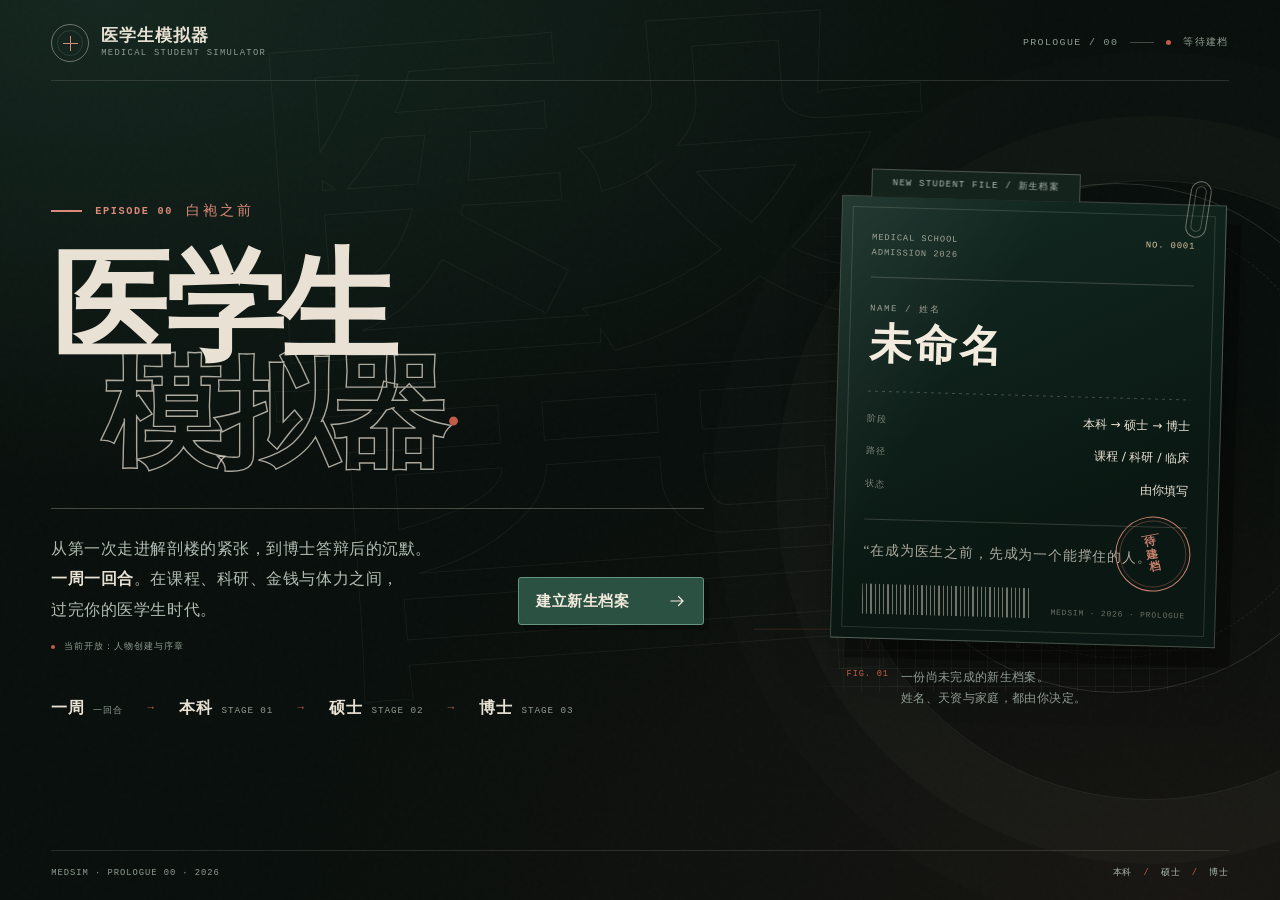
==== commit 62cd1d24: "Add files via upload 添加了開局後課程學分和畢業要求" ====
--- a/index.html
+++ b/index.html
@@ -3,9 +3,9 @@
 <head>
   <meta charset="utf-8">
   <meta name="viewport" content="width=device-width, initial-scale=1, viewport-fit=cover">
-  <meta name="theme-color" content="#f2ecdd">
+  <meta name="theme-color" content="#080e0b">
   <meta name="description" content="医学生模拟器：从本科到博士，一周一回合的医学人生。序章「白袍之前」，创建你的新生档案。">
-  <meta name="color-scheme" content="light">
+  <meta name="color-scheme" content="dark">
   <title>医学生模拟器 · 序章：白袍之前</title>
   <link rel="icon" href="favicon.svg" type="image/svg+xml">
   <link rel="stylesheet" href="styles.css">
--- a/styles.css
+++ b/styles.css
@@ -4,28 +4,38 @@
    ========================================================= */
 
 :root {
-  --paper: #f2ecdd;
-  --paper-deep: #e9e0ce;
-  --paper-light: #faf6eb;
-  --ink: #182720;
-  --ink-soft: #4d5c54;
-  --ink-faint: #626d65;
-  --teal: #163b34;
-  --teal-deep: #0e2b26;
-  --teal-soft: #2c5a50;
-  --sage: #87968a;
-  --sage-light: #c7cfc1;
-  --red: #ae3b2f;
-  --red-deep: #862a21;
-  --red-soft: #d17463;
-  --gold: #a67a45;
-  --gold-light: #d6bd93;
-  --line: rgba(24, 39, 32, 0.16);
-  --line-strong: rgba(24, 39, 32, 0.3);
-  --line-light: rgba(242, 236, 221, 0.18);
-  --shadow-sm: 0 8px 22px rgba(35, 42, 33, 0.07);
-  --shadow-md: 0 20px 50px rgba(35, 42, 33, 0.12);
-  --shadow-card: 7px 7px 0 rgba(24, 39, 32, 0.09);
+  color-scheme: dark;
+  /* Cream values are kept for type on the dark panels; page surfaces are tokens below. */
+  --paper: #e8dfd0;
+  --paper-deep: #1a2821;
+  --paper-light: #f3ebde;
+  --ink: #e9e2d4;
+  --ink-soft: #b1bdb2;
+  --ink-faint: #8f9d92;
+  --teal: #0e241d;
+  --teal-deep: #070f0c;
+  --teal-soft: #78a28f;
+  --sage: #708a7b;
+  --sage-light: #3e574a;
+  --red: #c45b49;
+  --red-deep: #9e4033;
+  --red-soft: #db8a77;
+  --gold: #bb985f;
+  --gold-light: #dcc79d;
+  --line: rgba(233, 226, 212, 0.14);
+  --line-strong: rgba(233, 226, 212, 0.28);
+  --line-light: rgba(233, 226, 212, 0.12);
+  --page: #080e0b;
+  --page-soft: #0c1511;
+  --surface: #111c17;
+  --surface-raised: #16231d;
+  --surface-deep: #0a120f;
+  --surface-card: rgba(236, 227, 209, 0.035);
+  --surface-card-strong: rgba(236, 227, 209, 0.065);
+  --frost: rgba(236, 227, 209, 0.08);
+  --shadow-sm: 0 8px 24px rgba(0, 0, 0, 0.28);
+  --shadow-md: 0 22px 54px rgba(0, 0, 0, 0.42);
+  --shadow-card: 7px 7px 0 rgba(0, 0, 0, 0.28);
   --font-serif: "Songti SC", "STSong", "Noto Serif SC", "Source Han Serif SC", "SimSun", serif;
   --font-sans: "PingFang SC", "Microsoft YaHei", "Noto Sans SC", "Hiragino Sans GB", system-ui, sans-serif;
   --font-mono: "Cascadia Mono", "SFMono-Regular", "Consolas", "Liberation Mono", "Courier New", monospace;
@@ -42,7 +52,7 @@
 html {
   min-width: 320px;
   scroll-behavior: smooth;
-  background: var(--paper);
+  background: var(--page);
 }
 
 body {
@@ -50,8 +60,9 @@
   min-width: 320px;
   min-height: 100svh;
   background:
-    radial-gradient(120% 80% at 8% 0%, rgba(255, 252, 242, 0.78), transparent 60%),
-    var(--paper);
+    radial-gradient(125% 90% at 8% 0%, rgba(38, 76, 62, 0.38), transparent 60%),
+    radial-gradient(100% 80% at 92% 100%, rgba(81, 43, 36, 0.18), transparent 70%),
+    var(--page);
   color: var(--ink);
   font-family: var(--font-sans);
   font-size: 16px;
@@ -67,8 +78,8 @@
   z-index: 0;
   pointer-events: none;
   background-image: url("data:image/svg+xml,%3Csvg viewBox='0 0 220 220' xmlns='http://www.w3.org/2000/svg'%3E%3Cfilter id='n'%3E%3CfeTurbulence type='fractalNoise' baseFrequency='0.82' numOctaves='4' stitchTiles='stitch'/%3E%3C/filter%3E%3Crect width='100%25' height='100%25' filter='url(%23n)' opacity='0.42'/%3E%3C/svg%3E");
-  opacity: 0.055;
-  mix-blend-mode: multiply;
+  opacity: 0.042;
+  mix-blend-mode: screen;
 }
 
 body::after {
@@ -78,10 +89,10 @@
   z-index: 0;
   pointer-events: none;
   background:
-    linear-gradient(90deg, transparent 0 49.9%, rgba(24, 39, 32, 0.018) 50%, transparent 50.1%),
-    linear-gradient(transparent 0 49.9%, rgba(24, 39, 32, 0.018) 50%, transparent 50.1%);
+    linear-gradient(90deg, transparent 0 49.9%, rgba(233, 226, 212, 0.035) 50%, transparent 50.1%),
+    linear-gradient(transparent 0 49.9%, rgba(233, 226, 212, 0.035) 50%, transparent 50.1%);
   background-size: 64px 64px;
-  opacity: 0.5;
+  opacity: 0.6;
 }
 
 body.is-locked {
@@ -105,8 +116,8 @@
 }
 
 a {
-  color: var(--teal);
-  text-decoration-color: rgba(22, 59, 52, 0.35);
+  color: var(--gold-light);
+  text-decoration-color: rgba(220, 199, 157, 0.35);
   text-underline-offset: 0.23em;
 }
 
@@ -285,18 +296,18 @@
 }
 
 .btn-primary {
-  --btn-bg: var(--teal);
+  --btn-bg: #2b5143;
   --btn-fg: var(--paper-light);
-  --btn-border: var(--teal);
-  box-shadow: 5px 5px 0 rgba(22, 59, 52, 0.14);
+  --btn-border: #669582;
+  box-shadow: 5px 5px 0 rgba(0, 0, 0, 0.28);
 }
 
 .btn-primary:hover {
-  --btn-bg: var(--teal-soft);
-  --btn-border: var(--teal-soft);
+  --btn-bg: #386958;
+  --btn-border: #8cb7a4;
   color: var(--paper-light);
   transform: translate(-1px, -1px);
-  box-shadow: 7px 7px 0 rgba(22, 59, 52, 0.16);
+  box-shadow: 7px 7px 0 rgba(0, 0, 0, 0.34);
 }
 
 .btn-primary:hover .icon-arrow,
@@ -305,16 +316,17 @@
 }
 
 .btn-outline {
-  --btn-border: var(--ink);
+  --btn-border: rgba(233, 226, 212, 0.5);
   background: transparent;
 }
 
 .btn-outline:hover {
-  --btn-bg: var(--ink);
-  --btn-fg: var(--paper-light);
-  color: var(--paper-light);
+  --btn-bg: rgba(236, 227, 209, 0.08);
+  --btn-fg: var(--ink);
+  --btn-border: rgba(233, 226, 212, 0.8);
+  color: var(--ink);
   transform: translate(-1px, -1px);
-  box-shadow: 4px 4px 0 rgba(24, 39, 32, 0.13);
+  box-shadow: 4px 4px 0 rgba(0, 0, 0, 0.28);
 }
 
 .btn-ghost {
@@ -325,19 +337,19 @@
 
 .btn-ghost:hover {
   --btn-border: var(--line-strong);
-  background: rgba(24, 39, 32, 0.045);
+  background: rgba(236, 227, 209, 0.055);
   color: var(--ink);
 }
 
 .btn-danger {
-  --btn-bg: var(--red);
-  --btn-fg: #fff8ed;
-  --btn-border: var(--red);
+  --btn-bg: #8f382d;
+  --btn-fg: #f7eee2;
+  --btn-border: #bd6554;
 }
 
 .btn-danger:hover {
-  --btn-bg: var(--red-deep);
-  --btn-border: var(--red-deep);
+  --btn-bg: #aa4638;
+  --btn-border: #d27d6b;
 }
 
 .btn:disabled {
@@ -359,7 +371,7 @@
   gap: 7px;
   padding: 4px 0;
   border: 0;
-  border-bottom: 1px solid rgba(24, 39, 32, 0.3);
+  border-bottom: 1px solid rgba(233, 226, 212, 0.3);
   background: transparent;
   color: var(--ink-soft);
   font-size: 0.78rem;
@@ -1118,7 +1130,7 @@
   position: relative;
   z-index: 30;
   flex: 0 0 auto;
-  background: rgba(242, 236, 221, 0.95);
+  background: rgba(8, 14, 11, 0.9);
   border-bottom: 1px solid var(--line);
   backdrop-filter: blur(12px);
 }
@@ -1178,7 +1190,7 @@
 
 .step-nav {
   border-bottom: 1px solid var(--line);
-  background: rgba(233, 224, 206, 0.55);
+  background: rgba(12, 22, 18, 0.82);
 }
 
 .step-nav-inner {
@@ -1220,7 +1232,7 @@
 }
 
 .step-tab:not(:disabled):hover {
-  background: rgba(250, 246, 235, 0.62);
+  background: rgba(236, 227, 209, 0.045);
   color: var(--ink);
 }
 
@@ -1455,7 +1467,7 @@
   align-items: stretch;
   min-height: 64px;
   border: 1px solid var(--line-strong);
-  background: rgba(250, 246, 235, 0.63);
+  background: rgba(236, 227, 209, 0.045);
   transition: border-color 160ms ease, background-color 160ms ease, box-shadow 160ms ease;
 }
 
@@ -1522,7 +1534,7 @@
   min-width: 0;
   padding: 20px 20px 16px;
   border: 1px solid var(--line);
-  background: rgba(250, 246, 235, 0.54);
+  background: rgba(236, 227, 209, 0.035);
   color: var(--ink);
   text-align: left;
   cursor: pointer;
@@ -1537,7 +1549,7 @@
 
 .talent-option:hover {
   border-color: var(--line-strong);
-  background: rgba(250, 246, 235, 0.95);
+  background: rgba(236, 227, 209, 0.075);
   transform: translateY(-2px);
   box-shadow: 4px 5px 0 rgba(24, 39, 32, 0.07);
 }
@@ -1739,7 +1751,7 @@
   padding: 18px 20px;
   margin-bottom: 17px;
   border: 1px solid var(--line);
-  background: rgba(250, 246, 235, 0.66);
+  background: rgba(236, 227, 209, 0.05);
 }
 
 .attribute-budget-main {
@@ -1870,13 +1882,13 @@
   min-width: 0;
   padding: 18px 18px 15px;
   border: 1px solid var(--line);
-  background: rgba(250, 246, 235, 0.53);
+  background: rgba(236, 227, 209, 0.035);
   transition: border-color 160ms ease, background-color 160ms ease;
 }
 
 .attribute-card:hover {
   border-color: rgba(24, 39, 32, 0.25);
-  background: rgba(250, 246, 235, 0.8);
+  background: rgba(236, 227, 209, 0.065);
 }
 
 .attribute-card::before {
@@ -2056,7 +2068,7 @@
   min-width: 0;
   padding: 18px 18px 16px;
   border: 1px solid var(--line);
-  background: rgba(250, 246, 235, 0.54);
+  background: rgba(236, 227, 209, 0.035);
   color: var(--ink);
   text-align: left;
   cursor: pointer;
@@ -2069,7 +2081,7 @@
 }
 
 .family-option:hover {
-  background: rgba(250, 246, 235, 0.94);
+  background: rgba(236, 227, 209, 0.075);
   border-color: var(--line-strong);
   transform: translateY(-2px);
   box-shadow: 4px 5px 0 rgba(24, 39, 32, 0.06);
@@ -2272,7 +2284,7 @@
   padding: 16px 18px;
   margin-bottom: 17px;
   border: 1px solid var(--line);
-  background: rgba(250, 246, 235, 0.62);
+  background: rgba(236, 227, 209, 0.045);
 }
 
 .ability-budget-main {
@@ -2324,7 +2336,7 @@
   min-width: 0;
   padding: 18px;
   border: 1px solid var(--line);
-  background: rgba(250, 246, 235, 0.53);
+  background: rgba(236, 227, 209, 0.035);
   color: var(--ink);
   text-align: left;
   cursor: pointer;
@@ -2339,7 +2351,7 @@
 
 .ability-option:hover {
   border-color: var(--line-strong);
-  background: rgba(250, 246, 235, 0.93);
+  background: rgba(236, 227, 209, 0.075);
   transform: translateY(-2px);
   box-shadow: 4px 5px 0 rgba(24, 39, 32, 0.06);
 }
@@ -2532,7 +2544,7 @@
   min-width: 0;
   padding: 17px 18px 17px 0;
   border: 1px solid var(--line);
-  background: rgba(250, 246, 235, 0.53);
+  background: rgba(236, 227, 209, 0.035);
   color: var(--ink);
   text-align: left;
   cursor: pointer;
@@ -2545,7 +2557,7 @@
 }
 
 .school-option:hover {
-  background: rgba(250, 246, 235, 0.95);
+  background: rgba(236, 227, 209, 0.075);
   border-color: var(--line-strong);
   box-shadow: 4px 5px 0 rgba(24, 39, 32, 0.06);
 }
@@ -2731,7 +2743,7 @@
   margin-bottom: 17px;
   padding: 13px 15px;
   border: 1px solid var(--line);
-  background: rgba(250, 246, 235, 0.57);
+  background: rgba(236, 227, 209, 0.04);
   color: var(--ink-soft);
   font-size: 0.72rem;
   line-height: 1.7;
@@ -2752,7 +2764,7 @@
 
 .review-card {
   border: 1px solid var(--line);
-  background: rgba(250, 246, 235, 0.55);
+  background: rgba(236, 227, 209, 0.035);
   padding: 18px;
 }
 
@@ -2964,7 +2976,7 @@
   gap: 9px;
   padding: 16px 18px;
   border: 1px solid var(--line);
-  background: rgba(250, 246, 235, 0.55);
+  background: rgba(236, 227, 209, 0.035);
 }
 
 .review-school-block h3 {
@@ -4329,7 +4341,7 @@
   position: relative;
   margin-top: 30px;
   border: 1px solid var(--line-strong);
-  background: rgba(250, 246, 235, 0.74);
+  background: rgba(236, 227, 209, 0.06);
   box-shadow: 8px 9px 0 rgba(24, 39, 32, 0.075);
 }
 
@@ -5719,3 +5731,977 @@
     transition-duration: 0.01ms !important;
   }
 }
+
+/* =========================================================
+   Dark clinical theme
+   ========================================================= */
+
+::selection {
+  background: var(--red-deep);
+  color: var(--paper-light);
+}
+
+.brand-mark {
+  border-color: rgba(233, 226, 212, 0.42);
+}
+
+.brand-mark::before,
+.brand-mark::after {
+  background: var(--red-soft);
+}
+
+.brand-mark span {
+  border-color: rgba(233, 226, 212, 0.13);
+}
+
+.brand-text small {
+  color: var(--ink-faint);
+}
+
+.cover-screen::before {
+  -webkit-text-stroke: 1px rgba(233, 226, 212, 0.055);
+}
+
+.cover-screen::after {
+  border-color: rgba(233, 226, 212, 0.09);
+  box-shadow:
+    0 0 0 64px rgba(233, 226, 212, 0.018),
+    0 0 0 128px rgba(233, 226, 212, 0.012);
+}
+
+.cover-header,
+.cover-footer {
+  border-color: var(--line);
+}
+
+.cover-title-line:last-child {
+  -webkit-text-stroke: 1.4px rgba(233, 226, 212, 0.72);
+}
+
+.cover-kicker {
+  color: var(--red-soft);
+}
+
+.cover-kicker::before {
+  background: var(--red-soft);
+}
+
+.cover-kicker span:last-child {
+  color: var(--red-soft);
+}
+
+.cover-art::before {
+  background-image:
+    linear-gradient(rgba(233, 226, 212, 0.055) 1px, transparent 1px),
+    linear-gradient(90deg, rgba(233, 226, 212, 0.055) 1px, transparent 1px);
+}
+
+.art-orbit {
+  border-color: rgba(233, 226, 212, 0.15);
+}
+
+.art-orbit::before {
+  border-color: rgba(233, 226, 212, 0.09);
+}
+
+.archive-card {
+  border-color: rgba(233, 226, 212, 0.24);
+  background:
+    linear-gradient(120deg, rgba(255, 255, 255, 0.07), transparent 34%),
+    linear-gradient(155deg, #132b23, #0a1712 70%);
+  box-shadow:
+    15px 19px 0 rgba(0, 0, 0, 0.28),
+    0 26px 50px rgba(0, 0, 0, 0.35);
+}
+
+.archive-card::before {
+  border-color: rgba(233, 226, 212, 0.16);
+}
+
+.archive-tab {
+  background: #14231c;
+  border-color: rgba(233, 226, 212, 0.25);
+  color: var(--ink-soft);
+}
+
+.archive-top,
+.archive-label,
+.archive-quote {
+  color: rgba(233, 226, 212, 0.64);
+}
+
+.archive-top span:last-child {
+  color: var(--gold-light);
+}
+
+.archive-rule {
+  background: repeating-linear-gradient(
+    90deg,
+    rgba(233, 226, 212, 0.24) 0,
+    rgba(233, 226, 212, 0.24) 3px,
+    transparent 3px,
+    transparent 7px
+  );
+}
+
+.archive-row span {
+  color: rgba(233, 226, 212, 0.5);
+}
+
+.archive-row b {
+  color: var(--ink);
+}
+
+.archive-quote {
+  border-color: rgba(233, 226, 212, 0.18);
+  color: rgba(233, 226, 212, 0.72);
+}
+
+.paperclip {
+  border-color: rgba(233, 226, 212, 0.43);
+}
+
+.paperclip::before {
+  border-color: rgba(233, 226, 212, 0.28);
+}
+
+.archive-caption {
+  color: var(--ink-faint);
+}
+
+.cover-lede {
+  color: var(--ink-soft);
+}
+
+.cover-lede strong,
+.cover-facts b {
+  color: var(--ink);
+}
+
+.cover-footnote,
+.cover-footer,
+.cover-facts span,
+.archive-caption p {
+  color: var(--ink-faint);
+}
+
+.cover-secondary-links .text-btn {
+  color: var(--ink-soft);
+}
+
+.creator-screen {
+  background:
+    linear-gradient(90deg, rgba(233, 226, 212, 0.025) 1px, transparent 1px),
+    linear-gradient(rgba(233, 226, 212, 0.018) 1px, transparent 1px);
+  background-size: 32px 32px;
+}
+
+.creator-header {
+  background: rgba(8, 14, 11, 0.9);
+  border-color: var(--line);
+}
+
+.step-nav {
+  background: rgba(12, 22, 18, 0.82);
+  border-color: var(--line);
+}
+
+.step-tab {
+  border-color: var(--line);
+  color: var(--ink-faint);
+}
+
+.step-tab:not(:disabled):hover {
+  background: rgba(236, 227, 209, 0.055);
+  color: var(--ink);
+}
+
+.step-tab[aria-current="step"] {
+  background: #1a3027;
+  border-top-color: var(--red-soft);
+  color: var(--paper-light);
+  box-shadow: inset 0 0 0 1px rgba(120, 162, 143, 0.1);
+}
+
+.step-tab[aria-current="step"] .step-tab-no {
+  color: var(--gold-light);
+}
+
+.step-tab.is-done {
+  color: var(--ink-soft);
+}
+
+.step-tab.is-done .step-tab-no {
+  color: var(--teal-soft);
+}
+
+.step-heading {
+  border-color: var(--line-strong);
+}
+
+.step-number {
+  color: rgba(233, 226, 212, 0.15);
+}
+
+.step-lead,
+.field-hint {
+  color: var(--ink-soft);
+}
+
+.name-input-shell {
+  background: rgba(236, 227, 209, 0.04);
+  border-color: var(--line-strong);
+}
+
+.name-input-shell:focus-within {
+  background: rgba(236, 227, 209, 0.065);
+  border-color: var(--teal-soft);
+  box-shadow: 4px 4px 0 rgba(0, 0, 0, 0.24);
+}
+
+.name-input-shell input {
+  color: var(--ink);
+}
+
+.name-input-shell input::placeholder {
+  color: rgba(233, 226, 212, 0.52);
+}
+
+.budget-track i {
+  background: var(--teal-soft);
+}
+
+.budget-track i.is-full {
+  background: var(--red-soft);
+}
+
+.name-prefix,
+.name-counter {
+  color: var(--ink-faint);
+}
+
+.optional-tag {
+  border-color: var(--line);
+  color: var(--ink-faint);
+}
+
+.talent-option,
+.family-option,
+.ability-option,
+.school-option,
+.attribute-card,
+.attribute-budget,
+.ability-budget,
+.review-card,
+.review-lead {
+  border-color: var(--line);
+}
+
+.talent-option:hover,
+.family-option:hover,
+.ability-option:hover,
+.school-option:hover,
+.attribute-card:hover {
+  border-color: var(--line-strong);
+  background: rgba(236, 227, 209, 0.062);
+  box-shadow: 4px 5px 0 rgba(0, 0, 0, 0.2);
+}
+
+.talent-option.is-selected,
+.talent-option.is-selected:hover,
+.family-option.is-selected,
+.family-option.is-selected:hover,
+.ability-option.is-selected,
+.ability-option.is-selected:hover {
+  background:
+    linear-gradient(150deg, rgba(120, 162, 143, 0.17), rgba(10, 23, 17, 0.92) 62%),
+    var(--teal);
+  border-color: rgba(120, 162, 143, 0.58);
+  color: var(--paper-light);
+  box-shadow:
+    inset 0 0 0 1px rgba(233, 226, 212, 0.05),
+    5px 5px 0 rgba(0, 0, 0, 0.3);
+}
+
+.school-option.is-selected,
+.school-option.is-selected:hover {
+  background:
+    linear-gradient(110deg, rgba(120, 162, 143, 0.16), rgba(9, 21, 16, 0.94) 62%),
+    var(--teal);
+  border-color: rgba(120, 162, 143, 0.58);
+  color: var(--paper-light);
+  box-shadow:
+    inset 0 0 0 1px rgba(233, 226, 212, 0.05),
+    5px 5px 0 rgba(0, 0, 0, 0.3);
+}
+
+.talent-select-mark,
+.family-select-mark,
+.ability-select-mark,
+.school-select-circle {
+  border-color: rgba(233, 226, 212, 0.34);
+}
+
+.talent-option.is-selected .talent-select-mark,
+.family-option.is-selected .family-select-mark,
+.ability-option.is-selected .ability-select-mark,
+.school-option.is-selected .school-select-circle {
+  border-color: var(--red-soft);
+  background: var(--red-deep);
+  color: var(--paper-light);
+}
+
+.talent-level i,
+.attribute-pips i,
+.budget-track,
+.difficulty-bars i,
+.sheet-attr-track {
+  background: rgba(233, 226, 212, 0.13);
+}
+
+.talent-level i.is-on,
+.difficulty-bars i.is-on {
+  background: var(--red-soft);
+}
+
+.attribute-budget-main strong,
+.ability-budget-main strong {
+  color: var(--gold-light);
+}
+
+.tool-btn {
+  border-color: var(--line);
+  color: var(--ink-soft);
+}
+
+.tool-btn:hover {
+  border-color: var(--teal-soft);
+  color: var(--teal-soft);
+  background: rgba(120, 162, 143, 0.07);
+}
+
+.tool-btn:disabled:hover {
+  border-color: var(--line);
+  background: transparent;
+  color: var(--ink-soft);
+}
+
+.attribute-card:hover {
+  border-color: rgba(233, 226, 212, 0.27);
+}
+
+.stat-btn {
+  border-color: var(--line-strong);
+  color: var(--ink);
+}
+
+.stat-btn:hover:not(:disabled) {
+  color: var(--page);
+}
+
+.attribute-card-desc,
+.family-desc,
+.family-note,
+.ability-desc,
+.school-desc,
+.talent-desc {
+  color: var(--ink-faint);
+}
+
+.family-icon,
+.ability-icon {
+  border-color: var(--line);
+  background: rgba(236, 227, 209, 0.04);
+  color: var(--ink-soft);
+}
+
+.family-ledger {
+  border-color: var(--line);
+}
+
+.family-option.is-selected .family-ledger,
+.family-option.is-selected .family-ledger small,
+.family-option.is-selected .family-tags span {
+  border-color: rgba(233, 226, 212, 0.18);
+}
+
+.inline-note {
+  background: rgba(236, 227, 209, 0.04);
+  color: var(--ink-soft);
+}
+
+.ability-effect {
+  background: rgba(236, 227, 209, 0.045);
+  border-left-color: var(--teal-soft);
+  color: var(--ink-soft);
+}
+
+.ability-option.is-selected .ability-effect {
+  background: rgba(233, 226, 212, 0.08);
+  border-left-color: var(--gold-light);
+  color: rgba(233, 226, 212, 0.84);
+}
+
+.school-note {
+  border-color: rgba(187, 152, 95, 0.35);
+  background: rgba(187, 152, 95, 0.08);
+  color: var(--ink-soft);
+}
+
+.school-title-row .school-level,
+.school-facts span {
+  color: var(--ink-faint);
+}
+
+.school-name,
+.school-facts b {
+  color: var(--ink);
+}
+
+.school-option.is-selected .school-name,
+.school-option.is-selected .school-facts b {
+  color: var(--paper-light);
+}
+
+.school-no {
+  color: rgba(233, 226, 212, 0.25);
+}
+
+.school-option.is-selected .school-no {
+  color: var(--gold-light);
+}
+
+.school-option.is-selected .difficulty-bars i {
+  background: rgba(233, 226, 212, 0.16);
+}
+
+.school-option.is-selected .difficulty-bars i.is-on {
+  background: var(--red-soft);
+}
+
+.scholarship-rule {
+  margin-top: 14px;
+  padding: 15px 17px;
+  border: 1px solid rgba(187, 152, 95, 0.28);
+  background: rgba(187, 152, 95, 0.045);
+}
+
+.scholarship-rule-title {
+  color: var(--gold);
+  font-family: var(--font-mono);
+  font-size: 0.56rem;
+  letter-spacing: 0.12em;
+}
+
+.scholarship-rule-grid {
+  display: grid;
+  grid-template-columns: 1fr 1fr;
+  gap: 7px 16px;
+  margin-top: 9px;
+}
+
+.scholarship-rule-grid span {
+  color: var(--ink-faint);
+  font-size: 0.66rem;
+  line-height: 1.65;
+}
+
+.scholarship-rule-grid b {
+  display: block;
+  color: var(--ink-soft);
+  font-size: 0.7rem;
+  font-weight: 600;
+}
+
+.review-edit {
+  border-color: rgba(233, 226, 212, 0.25);
+  color: var(--ink-faint);
+}
+
+.review-edit:hover {
+  color: var(--red-soft);
+  border-color: var(--red-soft);
+}
+
+.review-stat {
+  background: rgba(236, 227, 209, 0.04);
+}
+
+.review-finance {
+  border: 1px solid rgba(120, 162, 143, 0.22);
+  background:
+    linear-gradient(140deg, rgba(120, 162, 143, 0.12), transparent 60%),
+    var(--teal);
+}
+
+.review-school-block {
+  border-color: var(--line);
+  background: rgba(236, 227, 209, 0.035);
+}
+
+.review-hint {
+  border-color: var(--line);
+}
+
+.review-lead {
+  background: rgba(236, 227, 209, 0.04);
+}
+
+.form-error {
+  border-color: rgba(219, 138, 119, 0.42);
+  background: rgba(196, 91, 73, 0.1);
+  color: var(--red-soft);
+}
+
+.dossier {
+  background:
+    linear-gradient(155deg, rgba(120, 162, 143, 0.09), transparent 36%),
+    linear-gradient(155deg, #12261e, #09130f 78%);
+  border-color: rgba(233, 226, 212, 0.24);
+  box-shadow:
+    9px 10px 0 rgba(0, 0, 0, 0.3),
+    0 26px 54px rgba(0, 0, 0, 0.42);
+}
+
+.dossier::before {
+  border-color: rgba(233, 226, 212, 0.12);
+}
+
+.dossier::after {
+  background: var(--page);
+  border-color: rgba(233, 226, 212, 0.2);
+}
+
+.dossier-tab {
+  border-color: rgba(233, 226, 212, 0.18);
+  color: rgba(233, 226, 212, 0.6);
+}
+
+.dossier-register-mark {
+  border-color: rgba(219, 138, 119, 0.5);
+  color: var(--red-soft) !important;
+}
+
+.dossier-name {
+  color: var(--paper-light);
+}
+
+.dossier-subline,
+.dossier-meta dt,
+.dossier-stats-head h3,
+.dossier-finance span {
+  color: rgba(233, 226, 212, 0.5);
+}
+
+.dossier-meta,
+.dossier-ability-block,
+.dossier-finance,
+.dossier-footer {
+  border-color: rgba(233, 226, 212, 0.16);
+}
+
+.dossier-meta dd {
+  color: rgba(233, 226, 212, 0.9);
+}
+
+.dossier-stat-label {
+  color: rgba(233, 226, 212, 0.68);
+}
+
+.dossier-stat-label b {
+  color: var(--paper-light);
+}
+
+.dossier-stat-track {
+  background: rgba(233, 226, 212, 0.14);
+}
+
+.dossier-ability-list span {
+  border-color: rgba(233, 226, 212, 0.2);
+  color: rgba(233, 226, 212, 0.7);
+}
+
+.dossier-finance b {
+  color: var(--gold-light);
+}
+
+.dossier-footer small {
+  color: rgba(233, 226, 212, 0.4);
+}
+
+.mobile-filebar {
+  border-color: rgba(120, 162, 143, 0.24);
+  background: linear-gradient(120deg, #142a22, #0a1611);
+  box-shadow: 4px 4px 0 rgba(0, 0, 0, 0.26);
+}
+
+.step-action-hint {
+  color: var(--ink-faint);
+}
+
+.step-actions {
+  border-color: var(--line);
+}
+
+/* Admission letter */
+
+.admission-overlay {
+  background: rgba(3, 7, 5, 0.86);
+}
+
+.admission-letter {
+  border-color: rgba(233, 226, 212, 0.26);
+  background:
+    linear-gradient(150deg, rgba(255, 255, 255, 0.05), transparent 30%),
+    linear-gradient(155deg, #15231d, #0b1511 74%);
+  color: var(--ink);
+  box-shadow:
+    0 0 0 8px rgba(233, 226, 212, 0.045),
+    0 35px 90px rgba(0, 0, 0, 0.58);
+}
+
+.admission-letter::before {
+  border-color: rgba(233, 226, 212, 0.13);
+}
+
+.letter-close {
+  color: var(--ink-faint);
+}
+
+.letter-close:hover {
+  border-color: var(--line);
+  color: var(--red-soft);
+}
+
+.letter-head {
+  border-bottom: 2px solid rgba(233, 226, 212, 0.72);
+}
+
+.letter-title-block h2 {
+  color: var(--ink);
+}
+
+.letter-title-block p,
+.letter-meta,
+.letter-footer small {
+  color: var(--ink-faint);
+}
+
+.letter-meta {
+  border-color: var(--line);
+}
+
+.letter-crest {
+  border-color: rgba(187, 152, 95, 0.55);
+  color: var(--gold-light);
+}
+
+.letter-crest span {
+  border-color: rgba(233, 226, 212, 0.2);
+}
+
+.letter-salutation {
+  color: var(--ink);
+}
+
+.letter-body {
+  color: var(--ink-soft);
+}
+
+.letter-body strong {
+  color: var(--paper-light);
+}
+
+.letter-emphasis {
+  background: rgba(196, 91, 73, 0.09);
+  border-left-color: var(--red-soft);
+  color: var(--ink);
+}
+
+.letter-signature-text {
+  color: var(--ink-soft);
+}
+
+.letter-signature-text b {
+  color: var(--ink);
+}
+
+.letter-footer {
+  border-color: var(--line);
+}
+
+.letter-seal {
+  border-color: rgba(219, 138, 119, 0.95);
+  outline-color: rgba(219, 138, 119, 0.45);
+  color: var(--red-soft);
+}
+
+.letter-perforation {
+  background: repeating-linear-gradient(
+    90deg,
+    rgba(233, 226, 212, 0.28) 0 4px,
+    transparent 4px 9px
+  );
+}
+
+/* Arrival story */
+
+.arrival-screen {
+  background:
+    radial-gradient(110% 100% at 0% 0%, rgba(58, 107, 87, 0.28), transparent 58%),
+    radial-gradient(90% 70% at 100% 100%, rgba(103, 47, 38, 0.2), transparent 65%),
+    var(--teal-deep);
+}
+
+.arrival-header {
+  border-color: var(--line);
+}
+
+.arrival-meta,
+.arrival-header-meta {
+  color: var(--ink-faint);
+}
+
+.arrival-title span:last-child {
+  -webkit-text-stroke: 1.2px rgba(233, 226, 212, 0.78);
+}
+
+.arrival-quote {
+  color: rgba(233, 226, 212, 0.58);
+}
+
+.story-paper {
+  background:
+    linear-gradient(150deg, rgba(255, 255, 255, 0.045), transparent 28%),
+    linear-gradient(155deg, #14221b, #0a140f 75%);
+  color: var(--ink);
+  border-color: rgba(233, 226, 212, 0.24);
+  box-shadow:
+    14px 16px 0 rgba(0, 0, 0, 0.27),
+    0 30px 64px rgba(0, 0, 0, 0.38);
+}
+
+.story-paper::before {
+  border-color: rgba(233, 226, 212, 0.12);
+}
+
+.story-topline {
+  border-color: var(--line-strong);
+  color: var(--ink-faint);
+}
+
+.story-topline span:last-child {
+  color: var(--red-soft);
+}
+
+.story-headline {
+  color: var(--ink);
+}
+
+.story-body {
+  color: var(--ink-soft);
+}
+
+.story-body .story-aside {
+  color: var(--ink);
+}
+
+.story-profile {
+  background: rgba(236, 227, 209, 0.045);
+  border-color: var(--line);
+}
+
+.story-profile span {
+  color: var(--ink-faint);
+}
+
+.story-profile b {
+  color: var(--ink);
+}
+
+.story-profile .story-finance {
+  border-color: var(--line);
+}
+
+.story-profile .story-finance b {
+  color: var(--red-soft);
+}
+
+.story-actions {
+  border-color: var(--line);
+}
+
+.story-actions small {
+  color: var(--ink-faint);
+}
+
+.story-stamp {
+  border-color: rgba(219, 138, 119, 0.82);
+  outline-color: rgba(219, 138, 119, 0.36);
+  color: var(--red-soft);
+}
+
+/* Completed archive */
+
+.complete-screen {
+  background:
+    linear-gradient(90deg, rgba(233, 226, 212, 0.025) 1px, transparent 1px),
+    linear-gradient(rgba(233, 226, 212, 0.018) 1px, transparent 1px),
+    var(--page);
+  background-size: 34px 34px;
+}
+
+.complete-header {
+  border-color: var(--line);
+}
+
+.complete-screen::before {
+  background: linear-gradient(90deg, var(--teal), var(--red-deep), var(--teal));
+}
+
+.result-hero {
+  border-color: var(--line-strong);
+}
+
+.result-sub {
+  color: var(--ink-soft);
+}
+
+.archive-sheet {
+  border-color: var(--line-strong);
+  background:
+    linear-gradient(145deg, rgba(236, 227, 209, 0.05), transparent 32%),
+    linear-gradient(155deg, #14211b, #0c1611 72%);
+  box-shadow: 8px 9px 0 rgba(0, 0, 0, 0.3);
+}
+
+.archive-sheet::before {
+  border-color: rgba(233, 226, 212, 0.12);
+}
+
+.sheet-top {
+  border-bottom: 2px solid rgba(233, 226, 212, 0.72);
+}
+
+.sheet-name,
+.sheet-school {
+  color: var(--ink);
+}
+
+.sheet-no,
+.sheet-name-label,
+.sheet-section-title,
+.sheet-note {
+  color: var(--ink-faint);
+}
+
+.sheet-no b {
+  color: var(--ink-soft);
+}
+
+.sheet-identity {
+  border-color: var(--line);
+}
+
+.sheet-identity-meta b {
+  color: var(--ink-soft);
+}
+
+.sheet-ability-tags span {
+  border-color: var(--line);
+  color: var(--ink-soft);
+}
+
+.sheet-finance-cell {
+  background: rgba(236, 227, 209, 0.045);
+  border-left-color: var(--teal-soft);
+}
+
+.sheet-finance-cell span {
+  color: var(--ink-faint);
+}
+
+.sheet-finance-cell b {
+  color: var(--ink);
+}
+
+.sheet-foot {
+  border-color: var(--line);
+}
+
+.sheet-foot .barcode {
+  color: var(--ink);
+}
+
+.sheet-foot small {
+  color: var(--ink-faint);
+}
+
+.next-chapter {
+  border: 1px solid rgba(120, 162, 143, 0.22);
+  background:
+    linear-gradient(120deg, rgba(120, 162, 143, 0.12), transparent 58%),
+    var(--teal);
+}
+
+.next-chapter::before {
+  -webkit-text-stroke: 1px rgba(233, 226, 212, 0.08);
+}
+
+.next-chapter p {
+  color: rgba(233, 226, 212, 0.55);
+}
+
+.next-chapter .next-state {
+  border-color: rgba(233, 226, 212, 0.22);
+  color: rgba(233, 226, 212, 0.7);
+}
+
+/* Dialog, toast and fallback */
+
+.confirm-dialog {
+  border-color: var(--line-strong);
+  background: #111d17;
+  color: var(--ink);
+  box-shadow: 0 30px 80px rgba(0, 0, 0, 0.6);
+}
+
+.confirm-dialog::backdrop {
+  background: rgba(2, 7, 5, 0.76);
+  backdrop-filter: blur(4px);
+}
+
+.confirm-shell::before {
+  border-color: var(--line);
+}
+
+.dialog-body {
+  color: var(--ink-soft);
+}
+
+.toast {
+  border-color: rgba(233, 226, 212, 0.2);
+  background: #1b2a22;
+  color: var(--paper-light);
+  box-shadow: 0 10px 28px rgba(0, 0, 0, 0.45);
+}
+
+.toast .icon {
+  color: var(--gold-light);
+}
+
+.noscript-card {
+  border-color: var(--red);
+  background: #111d17;
+  color: var(--ink);
+}
+
+@media (max-width: 760px) {
+  .scholarship-rule-grid {
+    grid-template-columns: 1fr;
+  }
+
+  .admission-overlay {
+    background: var(--page);
+  }
+}
